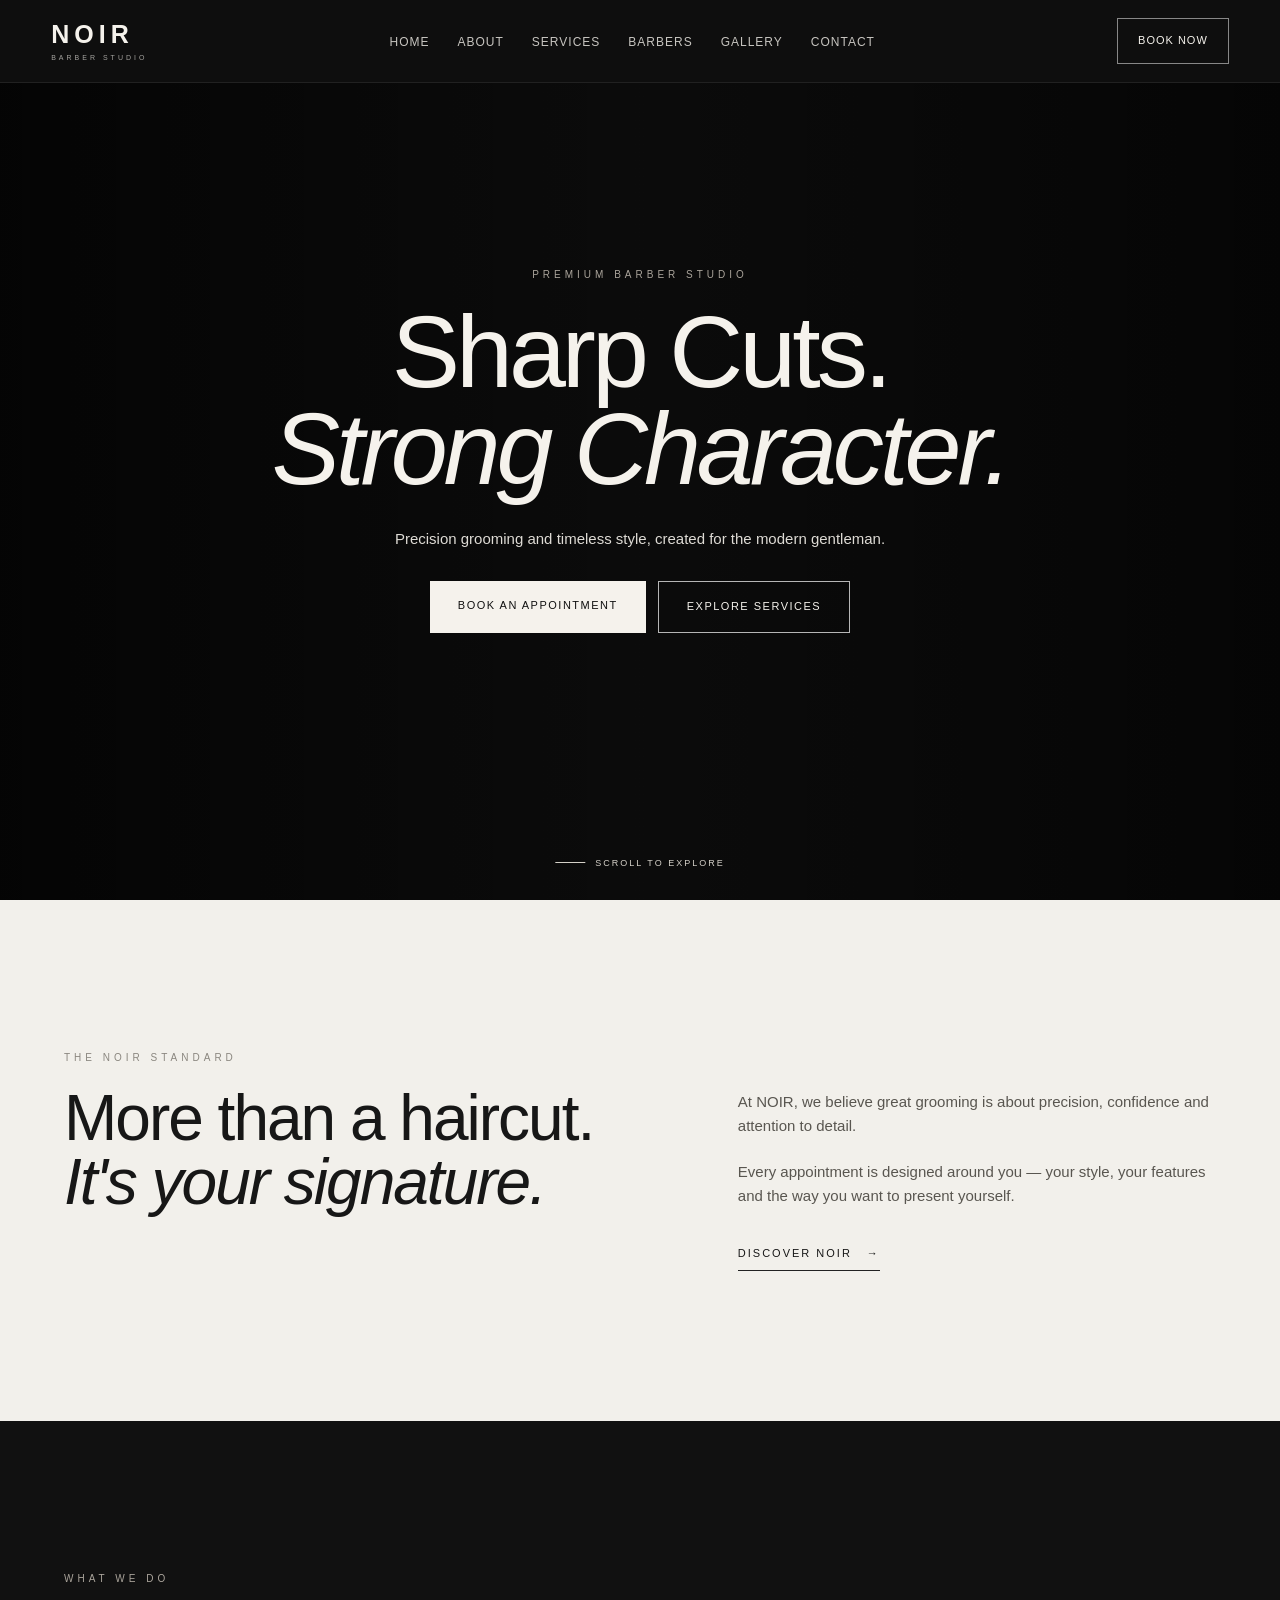
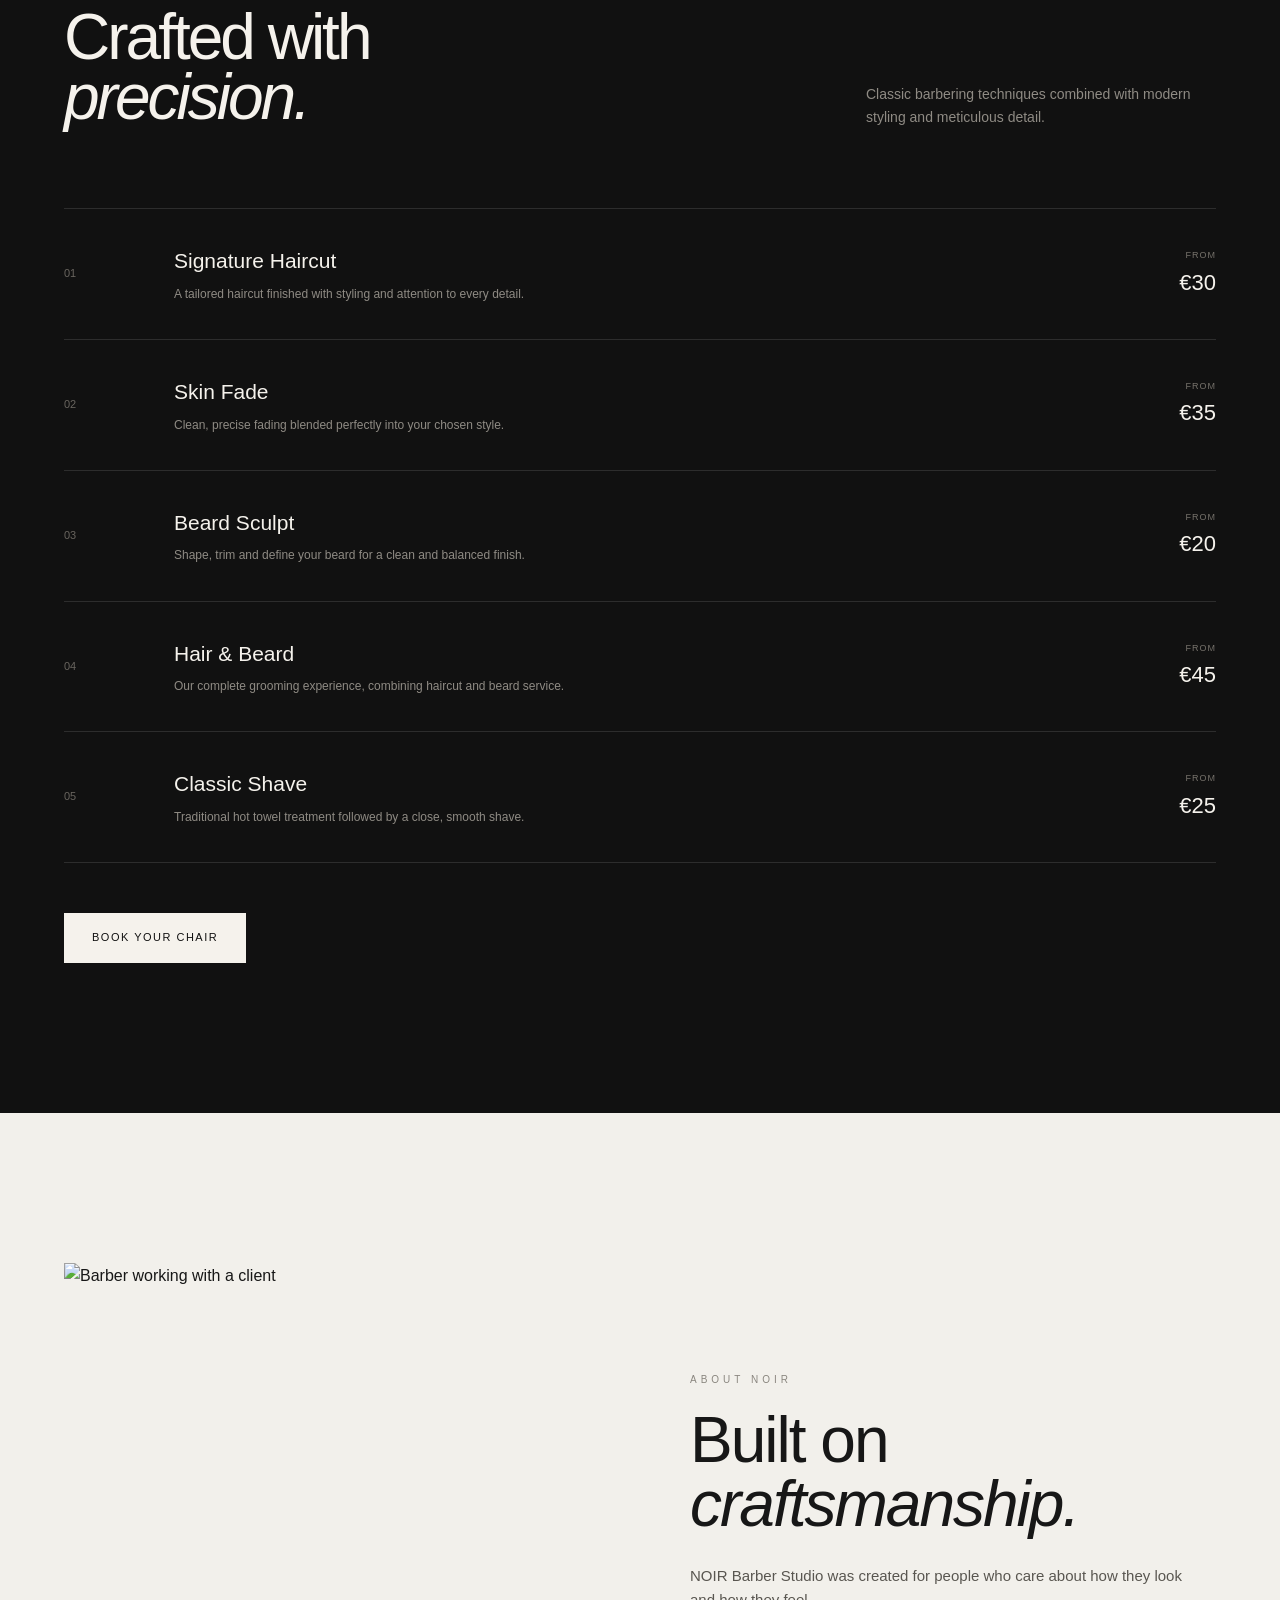
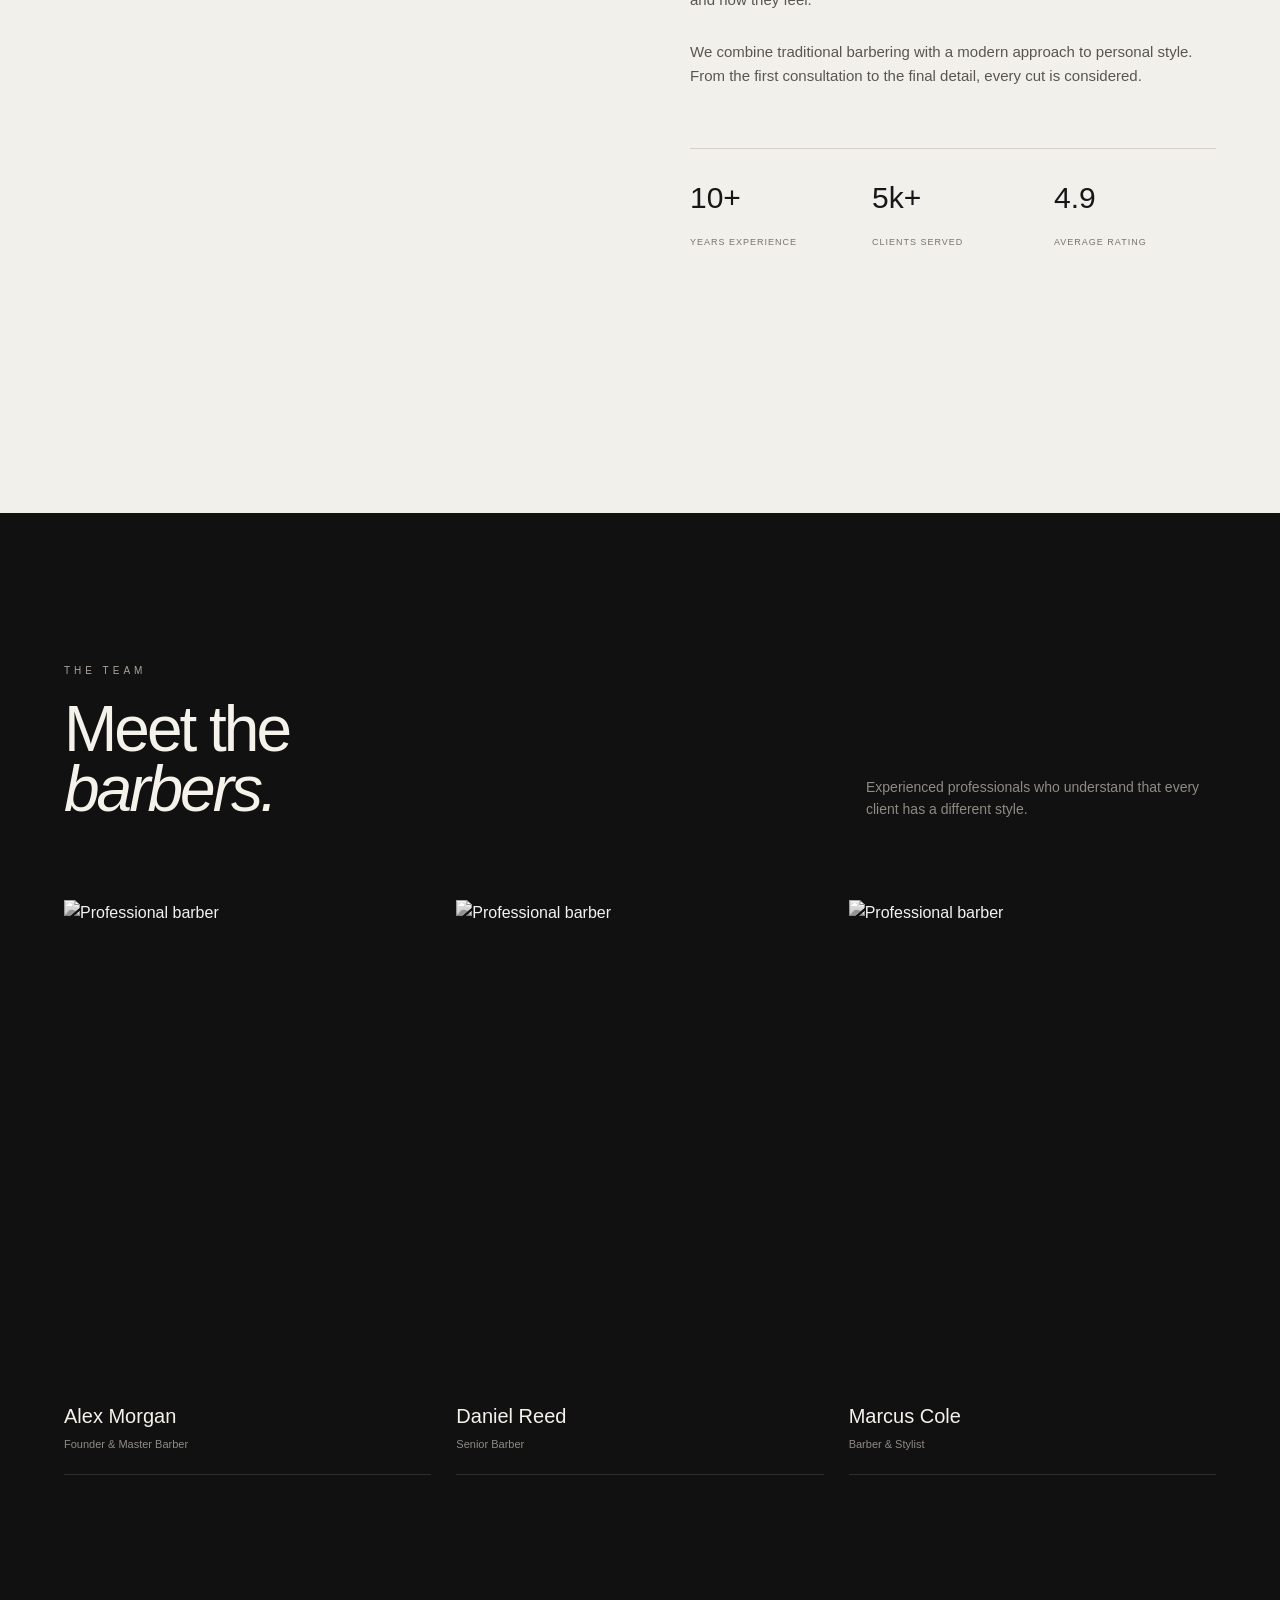
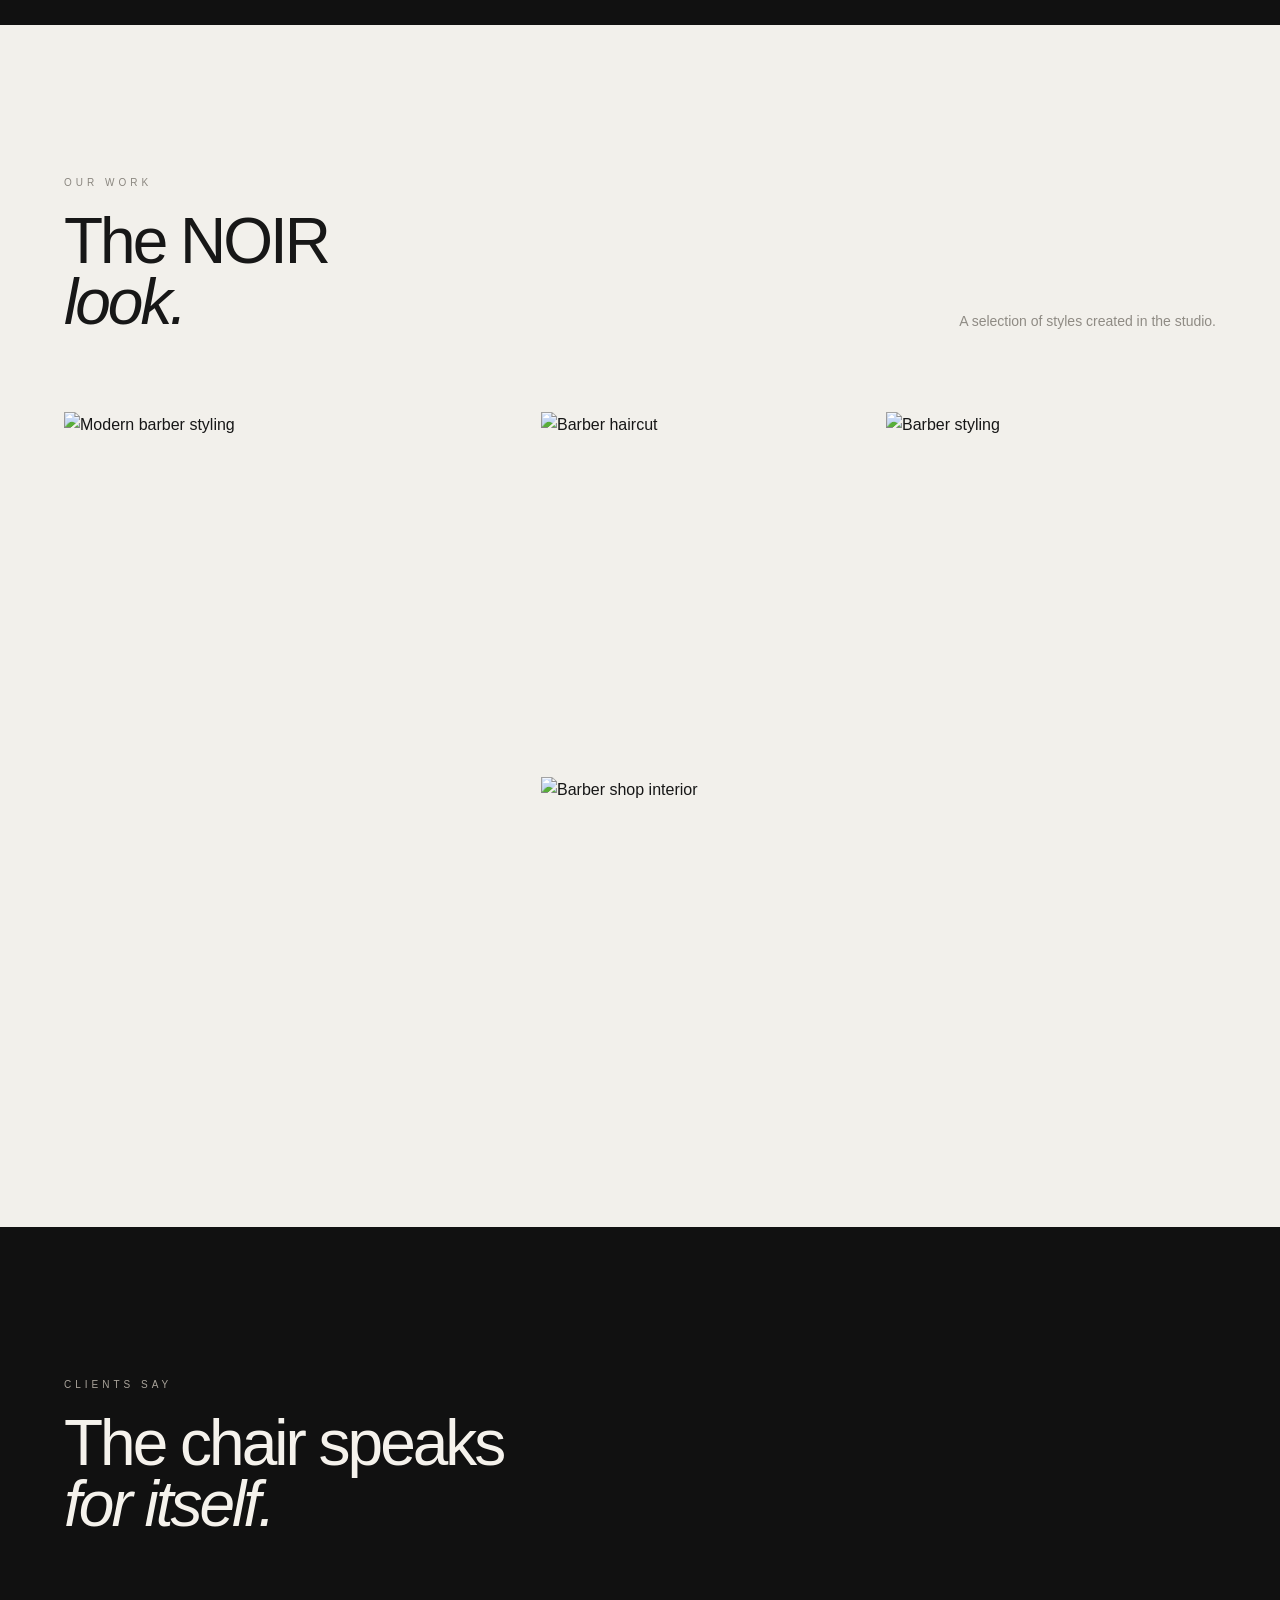
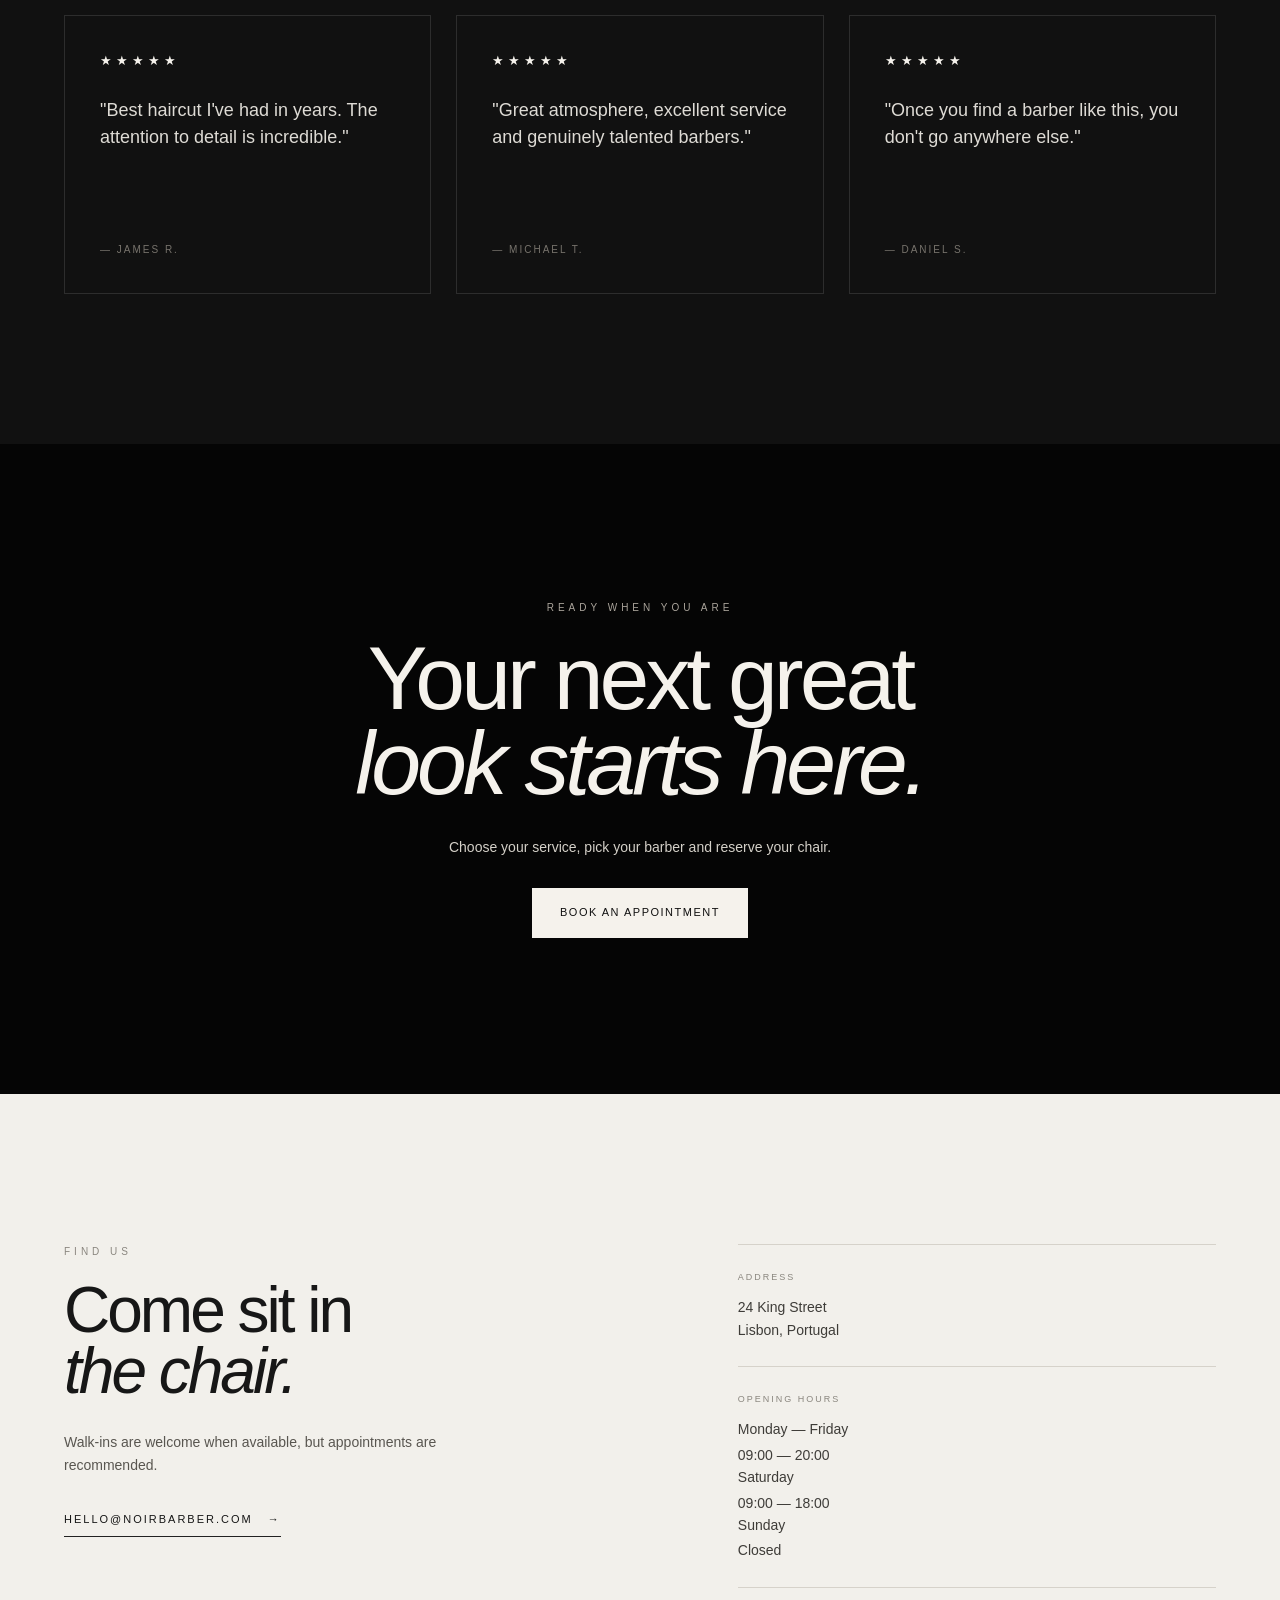
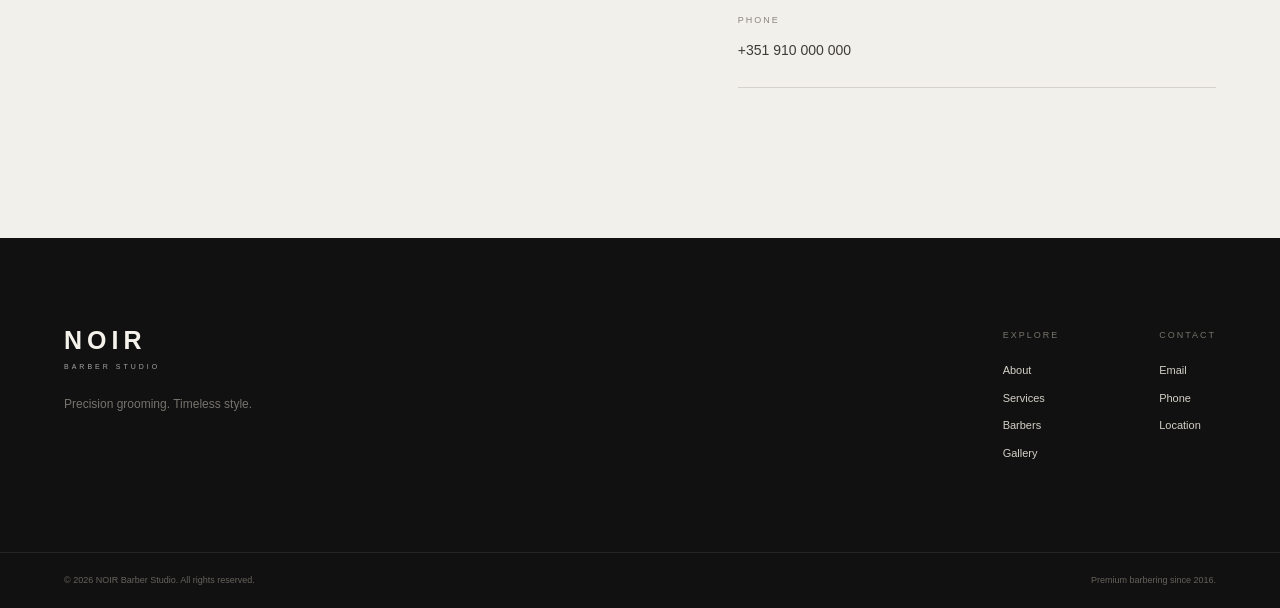
==== index.html @ 23013829 "Add files via upload" ====
<!DOCTYPE html>
<html lang="en">

<head>
    <meta charset="UTF-8">
    <meta name="viewport" content="width=device-width, initial-scale=1.0">

    <meta name="description"
        content="NOIR Barber — premium barbering for those who appreciate precision, style and timeless craftsmanship.">

    <title>NOIR Barber | Premium Barber Studio</title>

    <link rel="stylesheet" href="style.css">
</head>

<body>

    <!-- =========================
         HEADER
    ========================== -->

    <header class="header">

        <nav class="navbar">

            <a href="#home" class="logo">
                NOIR
                <span>BARBER STUDIO</span>
            </a>

            <button class="menu-toggle" id="menu-toggle" aria-label="Open navigation">
                <span></span>
                <span></span>
                <span></span>
            </button>

            <ul class="nav-links" id="nav-links">
                <li><a href="#home">Home</a></li>
                <li><a href="#about">About</a></li>
                <li><a href="#services">Services</a></li>
                <li><a href="#team">Barbers</a></li>
                <li><a href="#gallery">Gallery</a></li>
                <li><a href="#contact">Contact</a></li>
            </ul>

            <a href="#booking" class="nav-button">Book Now</a>

        </nav>

    </header>


    <main>

        <!-- =========================
             HERO
        ========================== -->

        <section class="hero" id="home">

            <div class="hero-overlay"></div>

            <div class="hero-content reveal">

                <p class="eyebrow">PREMIUM BARBER STUDIO</p>

                <h1>
                    Sharp Cuts.
                    <br>
                    <span>Strong Character.</span>
                </h1>

                <p class="hero-text">
                    Precision grooming and timeless style,
                    created for the modern gentleman.
                </p>

                <div class="hero-buttons">
                    <a href="#booking" class="button button-light">
                        Book an Appointment
                    </a>

                    <a href="#services" class="button button-outline">
                        Explore Services
                    </a>
                </div>

            </div>

            <div class="hero-scroll">
                <span></span>
                Scroll to explore
            </div>

        </section>


        <!-- =========================
             INTRO
        ========================== -->

        <section class="intro section-light">

            <div class="container intro-grid reveal">

                <div>
                    <p class="eyebrow dark-eyebrow">THE NOIR STANDARD</p>

                    <h2>
                        More than a haircut.
                        <br>
                        <span>It's your signature.</span>
                    </h2>
                </div>

                <div class="intro-text">

                    <p>
                        At NOIR, we believe great grooming is about
                        precision, confidence and attention to detail.
                    </p>

                    <p>
                        Every appointment is designed around you —
                        your style, your features and the way you want
                        to present yourself.
                    </p>

                    <a href="#about" class="text-link">
                        Discover NOIR
                        <span>→</span>
                    </a>

                </div>

            </div>

        </section>


        <!-- =========================
             SERVICES
        ========================== -->

        <section class="services section-dark" id="services">

            <div class="container">

                <div class="section-heading reveal">

                    <div>
                        <p class="eyebrow">WHAT WE DO</p>

                        <h2>
                            Crafted with
                            <br>
                            <span>precision.</span>
                        </h2>
                    </div>

                    <p class="section-description">
                        Classic barbering techniques combined
                        with modern styling and meticulous detail.
                    </p>

                </div>


                <div class="services-list">

                    <article class="service reveal">

                        <div class="service-number">01</div>

                        <div class="service-main">
                            <h3>Signature Haircut</h3>
                            <p>
                                A tailored haircut finished with styling
                                and attention to every detail.
                            </p>
                        </div>

                        <div class="service-price">
                            <span>from</span>
                            €30
                        </div>

                    </article>


                    <article class="service reveal">

                        <div class="service-number">02</div>

                        <div class="service-main">
                            <h3>Skin Fade</h3>
                            <p>
                                Clean, precise fading blended perfectly
                                into your chosen style.
                            </p>
                        </div>

                        <div class="service-price">
                            <span>from</span>
                            €35
                        </div>

                    </article>


                    <article class="service reveal">

                        <div class="service-number">03</div>

                        <div class="service-main">
                            <h3>Beard Sculpt</h3>
                            <p>
                                Shape, trim and define your beard
                                for a clean and balanced finish.
                            </p>
                        </div>

                        <div class="service-price">
                            <span>from</span>
                            €20
                        </div>

                    </article>


                    <article class="service reveal">

                        <div class="service-number">04</div>

                        <div class="service-main">
                            <h3>Hair & Beard</h3>
                            <p>
                                Our complete grooming experience,
                                combining haircut and beard service.
                            </p>
                        </div>

                        <div class="service-price">
                            <span>from</span>
                            €45
                        </div>

                    </article>


                    <article class="service reveal">

                        <div class="service-number">05</div>

                        <div class="service-main">
                            <h3>Classic Shave</h3>
                            <p>
                                Traditional hot towel treatment
                                followed by a close, smooth shave.
                            </p>
                        </div>

                        <div class="service-price">
                            <span>from</span>
                            €25
                        </div>

                    </article>

                </div>

                <div class="services-button reveal">
                    <a href="#booking" class="button button-light">
                        Book Your Chair
                    </a>
                </div>

            </div>

        </section>


        <!-- =========================
             ABOUT
        ========================== -->

        <section class="about section-light" id="about">

            <div class="container about-grid">

                <div class="about-image reveal">
                    <img
                        src="https://images.unsplash.com/photo-1503951914875-452162b0f3f1?auto=format&fit=crop&w=1200&q=85"
                        alt="Barber working with a client">
                </div>

                <div class="about-content reveal">

                    <p class="eyebrow dark-eyebrow">
                        ABOUT NOIR
                    </p>

                    <h2>
                        Built on
                        <br>
                        <span>craftsmanship.</span>
                    </h2>

                    <p>
                        NOIR Barber Studio was created for people who
                        care about how they look and how they feel.
                    </p>

                    <p>
                        We combine traditional barbering with a modern
                        approach to personal style. From the first consultation
                        to the final detail, every cut is considered.
                    </p>

                    <div class="about-stats">

                        <div>
                            <strong>10+</strong>
                            <span>Years Experience</span>
                        </div>

                        <div>
                            <strong>5k+</strong>
                            <span>Clients Served</span>
                        </div>

                        <div>
                            <strong>4.9</strong>
                            <span>Average Rating</span>
                        </div>

                    </div>

                </div>

            </div>

        </section>


        <!-- =========================
             TEAM
        ========================== -->

        <section class="team section-dark" id="team">

            <div class="container">

                <div class="section-heading reveal">

                    <div>
                        <p class="eyebrow">THE TEAM</p>

                        <h2>
                            Meet the
                            <br>
                            <span>barbers.</span>
                        </h2>
                    </div>

                    <p class="section-description">
                        Experienced professionals who understand
                        that every client has a different style.
                    </p>

                </div>


                <div class="team-grid">

                    <article class="barber-card reveal">

                        <div class="barber-image">
                            <img
                                src="https://images.unsplash.com/photo-1621605815971-fbc98d665033?auto=format&fit=crop&w=900&q=85"
                                alt="Professional barber">
                        </div>

                        <div class="barber-info">
                            <h3>Alex Morgan</h3>
                            <p>Founder & Master Barber</p>
                        </div>

                    </article>


                    <article class="barber-card reveal">

                        <div class="barber-image">
                            <img
                                src="https://images.unsplash.com/photo-1599351431202-1e0f0137899a?auto=format&fit=crop&w=900&q=85"
                                alt="Professional barber">
                        </div>

                        <div class="barber-info">
                            <h3>Daniel Reed</h3>
                            <p>Senior Barber</p>
                        </div>

                    </article>


                    <article class="barber-card reveal">

                        <div class="barber-image">
                            <img
                                src="https://images.unsplash.com/photo-1622287162716-f311baa1a2b8?auto=format&fit=crop&w=900&q=85"
                                alt="Professional barber">
                        </div>

                        <div class="barber-info">
                            <h3>Marcus Cole</h3>
                            <p>Barber & Stylist</p>
                        </div>

                    </article>

                </div>

            </div>

        </section>


        <!-- =========================
             GALLERY
        ========================== -->

        <section class="gallery section-light" id="gallery">

            <div class="container">

                <div class="section-heading light-heading reveal">

                    <div>
                        <p class="eyebrow dark-eyebrow">
                            OUR WORK
                        </p>

                        <h2>
                            The NOIR
                            <br>
                            <span>look.</span>
                        </h2>
                    </div>

                    <p class="section-description">
                        A selection of styles created in the studio.
                    </p>

                </div>


                <div class="gallery-grid">

                    <div class="gallery-item gallery-large reveal">
                        <img
                            src="https://images.unsplash.com/photo-1517832207067-4db24a2ae47c?auto=format&fit=crop&w=1200&q=85"
                            alt="Modern barber styling">
                    </div>

                    <div class="gallery-item reveal">
                        <img
                            src="https://images.unsplash.com/photo-1621605815971-fbc98d665033?auto=format&fit=crop&w=900&q=85"
                            alt="Barber haircut">
                    </div>

                    <div class="gallery-item reveal">
                        <img
                            src="https://images.unsplash.com/photo-1599351431202-1e0f0137899a?auto=format&fit=crop&w=900&q=85"
                            alt="Barber styling">
                    </div>

                    <div class="gallery-item gallery-wide reveal">
                        <img
                            src="https://images.unsplash.com/photo-1503951914875-452162b0f3f1?auto=format&fit=crop&w=1200&q=85"
                            alt="Barber shop interior">
                    </div>

                </div>

            </div>

        </section>


        <!-- =========================
             TESTIMONIALS
        ========================== -->

        <section class="testimonials section-dark">

            <div class="container">

                <div class="testimonial-heading reveal">

                    <p class="eyebrow">CLIENTS SAY</p>

                    <h2>
                        The chair speaks
                        <br>
                        <span>for itself.</span>
                    </h2>

                </div>


                <div class="testimonial-grid">

                    <article class="testimonial reveal">

                        <div class="stars">
                            ★★★★★
                        </div>

                        <blockquote>
                            "Best haircut I've had in years.
                            The attention to detail is incredible."
                        </blockquote>

                        <p class="client-name">
                            — James R.
                        </p>

                    </article>


                    <article class="testimonial reveal">

                        <div class="stars">
                            ★★★★★
                        </div>

                        <blockquote>
                            "Great atmosphere, excellent service
                            and genuinely talented barbers."
                        </blockquote>

                        <p class="client-name">
                            — Michael T.
                        </p>

                    </article>


                    <article class="testimonial reveal">

                        <div class="stars">
                            ★★★★★
                        </div>

                        <blockquote>
                            "Once you find a barber like this,
                            you don't go anywhere else."
                        </blockquote>

                        <p class="client-name">
                            — Daniel S.
                        </p>

                    </article>

                </div>

            </div>

        </section>


        <!-- =========================
             BOOKING
        ========================== -->

        <section class="booking" id="booking">

            <div class="booking-overlay"></div>

            <div class="container booking-content reveal">

                <p class="eyebrow">
                    READY WHEN YOU ARE
                </p>

                <h2>
                    Your next great
                    <br>
                    <span>look starts here.</span>
                </h2>

                <p>
                    Choose your service, pick your barber
                    and reserve your chair.
                </p>

                <a href="#contact" class="button button-light">
                    Book an Appointment
                </a>

            </div>

        </section>


        <!-- =========================
             CONTACT
        ========================== -->

        <section class="contact section-light" id="contact">

            <div class="container contact-grid">

                <div class="contact-content reveal">

                    <p class="eyebrow dark-eyebrow">
                        FIND US
                    </p>

                    <h2>
                        Come sit in
                        <br>
                        <span>the chair.</span>
                    </h2>

                    <p>
                        Walk-ins are welcome when available,
                        but appointments are recommended.
                    </p>

                    <a href="mailto:hello@noirbarber.com"
                        class="text-link dark-link">
                        hello@noirbarber.com
                        <span>→</span>
                    </a>

                </div>


                <div class="contact-details reveal">

                    <div class="contact-item">
                        <span>ADDRESS</span>
                        <p>
                            24 King Street<br>
                            Lisbon, Portugal
                        </p>
                    </div>

                    <div class="contact-item">
                        <span>OPENING HOURS</span>

                        <p>
                            Monday — Friday
                            <strong>09:00 — 20:00</strong>
                        </p>

                        <p>
                            Saturday
                            <strong>09:00 — 18:00</strong>
                        </p>

                        <p>
                            Sunday
                            <strong>Closed</strong>
                        </p>
                    </div>

                    <div class="contact-item">
                        <span>PHONE</span>
                        <p>
                            +351 910 000 000
                        </p>
                    </div>

                </div>

            </div>

        </section>

    </main>


    <!-- =========================
         FOOTER
    ========================== -->

    <footer class="footer">

        <div class="container footer-top">

            <div class="footer-brand">

                <a href="#home" class="logo">
                    NOIR
                    <span>BARBER STUDIO</span>
                </a>

                <p>
                    Precision grooming.
                    Timeless style.
                </p>

            </div>


            <div class="footer-links">

                <div>
                    <span>EXPLORE</span>

                    <a href="#about">About</a>
                    <a href="#services">Services</a>
                    <a href="#team">Barbers</a>
                    <a href="#gallery">Gallery</a>
                </div>


                <div>
                    <span>CONTACT</span>

                    <a href="mailto:hello@noirbarber.com">
                        Email
                    </a>

                    <a href="tel:+351910000000">
                        Phone
                    </a>

                    <a href="#contact">
                        Location
                    </a>
                </div>

            </div>

        </div>


        <div class="footer-bottom">

            <p>
                © <span id="year">2026</span>
                NOIR Barber Studio.
                All rights reserved.
            </p>

            <p>
                Premium barbering since 2016.
            </p>

        </div>

    </footer>


    <script src="script.js"></script>

</body>

</html>
---- style.css ----
/* =========================
   NOIR BARBER
   GLOBAL STYLES
========================= */

* {
    margin: 0;
    padding: 0;
    box-sizing: border-box;
}

html {
    scroll-behavior: smooth;
}

body {
    font-family: Arial, Helvetica, sans-serif;
    background: #111111;
    color: #f5f2ec;
    line-height: 1.6;
}

body.menu-open {
    overflow: hidden;
}

img {
    display: block;
    width: 100%;
}

a {
    color: inherit;
    text-decoration: none;
}

button {
    font: inherit;
}

.container {
    width: min(1180px, 90%);
    margin: 0 auto;
}

.section-light {
    background: #f2f0eb;
    color: #171717;
}

.section-dark {
    background: #111111;
    color: #f5f2ec;
}


/* =========================
   HEADER
========================= */

.header {
    position: fixed;
    top: 0;
    left: 0;
    width: 100%;
    z-index: 1000;
    background: rgba(15, 15, 15, 0.95);
    border-bottom: 1px solid rgba(255, 255, 255, 0.08);
    backdrop-filter: blur(10px);
}

.navbar {
    width: min(1280px, 92%);
    min-height: 82px;
    margin: 0 auto;

    display: flex;
    align-items: center;
    justify-content: space-between;
    gap: 30px;
}

.logo {
    font-size: 25px;
    font-weight: 700;
    letter-spacing: 5px;
    line-height: 1;
}

.logo span {
    display: block;
    margin-top: 7px;
    font-size: 7px;
    font-weight: 400;
    letter-spacing: 3px;
    opacity: 0.65;
}

.nav-links {
    display: flex;
    align-items: center;
    gap: 28px;
    list-style: none;
}

.nav-links a {
    position: relative;
    font-size: 12px;
    text-transform: uppercase;
    letter-spacing: 1px;
    opacity: 0.8;
    transition: opacity 0.3s ease;
}

.nav-links a::after {
    content: "";
    position: absolute;
    left: 0;
    bottom: -7px;
    width: 0;
    height: 1px;
    background: #f5f2ec;
    transition: width 0.3s ease;
}

.nav-links a:hover {
    opacity: 1;
}

.nav-links a:hover::after {
    width: 100%;
}

.nav-button {
    padding: 13px 20px;
    border: 1px solid rgba(255, 255, 255, 0.5);
    font-size: 11px;
    text-transform: uppercase;
    letter-spacing: 1px;
    transition: all 0.3s ease;
}

.nav-button:hover {
    background: #f5f2ec;
    color: #111111;
}

.menu-toggle {
    display: none;
    background: none;
    border: none;
    cursor: pointer;
}

.menu-toggle span {
    display: block;
    width: 25px;
    height: 1px;
    margin: 5px 0;
    background: #ffffff;
    transition: 0.3s ease;
}


/* =========================
   HERO
========================= */

.hero {
    min-height: 100vh;
    position: relative;

    display: flex;
    align-items: center;
    justify-content: center;

    background-image: url("https://images.unsplash.com/photo-1512690459411-b9245aed614b?auto=format&fit=crop&w=2000&q=90");
    background-size: cover;
    background-position: center;
}

.hero-overlay {
    position: absolute;
    inset: 0;
    background: linear-gradient(
        90deg,
        rgba(0, 0, 0, 0.75),
        rgba(0, 0, 0, 0.35),
        rgba(0, 0, 0, 0.7)
    );
}

.hero-content {
    position: relative;
    z-index: 2;
    width: min(850px, 90%);
    text-align: center;
}

.eyebrow {
    margin-bottom: 20px;
    font-size: 10px;
    letter-spacing: 4px;
    text-transform: uppercase;
    color: #aaa49b;
}

.hero h1 {
    font-size: clamp(55px, 8vw, 105px);
    line-height: 0.95;
    font-weight: 400;
    letter-spacing: -4px;
}

.hero h1 span {
    font-style: italic;
}

.hero-text {
    max-width: 520px;
    margin: 30px auto;
    color: #dedbd5;
    font-size: 15px;
}

.hero-buttons {
    display: flex;
    justify-content: center;
    gap: 12px;
    flex-wrap: wrap;
}

.button {
    display: inline-block;
    padding: 16px 28px;
    font-size: 11px;
    text-transform: uppercase;
    letter-spacing: 1.5px;
    transition: all 0.3s ease;
}

.button-light {
    background: #f5f2ec;
    color: #111111;
}

.button-light:hover {
    background: #c8c1b5;
    transform: translateY(-2px);
}

.button-outline {
    border: 1px solid rgba(255, 255, 255, 0.7);
}

.button-outline:hover {
    background: #f5f2ec;
    color: #111111;
}

.hero-scroll {
    position: absolute;
    z-index: 2;
    bottom: 30px;
    left: 50%;
    transform: translateX(-50%);

    display: flex;
    align-items: center;
    gap: 10px;

    font-size: 9px;
    letter-spacing: 2px;
    text-transform: uppercase;
    color: #d4d0c8;
}

.hero-scroll span {
    width: 30px;
    height: 1px;
    background: #d4d0c8;
}


/* =========================
   INTRO
========================= */

.intro {
    padding: 150px 0;
}

.intro-grid {
    display: grid;
    grid-template-columns: 1.2fr 1fr;
    gap: 100px;
    align-items: start;
}

.dark-eyebrow {
    color: #8a867f;
}

.intro h2,
.about h2,
.gallery h2 {
    font-size: clamp(42px, 5vw, 68px);
    font-weight: 400;
    line-height: 1;
    letter-spacing: -2px;
}

.intro h2 span,
.about h2 span,
.gallery h2 span {
    font-style: italic;
}

.intro-text {
    padding-top: 40px;
    max-width: 500px;
}

.intro-text p {
    margin-bottom: 22px;
    color: #595650;
    font-size: 15px;
}

.text-link {
    display: inline-flex;
    align-items: center;
    gap: 15px;
    margin-top: 15px;

    font-size: 11px;
    text-transform: uppercase;
    letter-spacing: 2px;

    border-bottom: 1px solid #222;
    padding-bottom: 7px;

    transition: gap 0.3s ease;
}

.text-link:hover {
    gap: 23px;
}


/* =========================
   SERVICES
========================= */

.services {
    padding: 150px 0;
}

.section-heading {
    display: flex;
    justify-content: space-between;
    align-items: end;
    gap: 50px;
    margin-bottom: 80px;
}

.section-heading h2 {
    font-size: clamp(45px, 5vw, 72px);
    line-height: 0.95;
    font-weight: 400;
    letter-spacing: -3px;
}

.section-heading h2 span {
    font-style: italic;
}

.section-description {
    max-width: 350px;
    color: #8f8b84;
    font-size: 14px;
}

.services-list {
    border-top: 1px solid #2d2d2d;
}

.service {
    display: grid;
    grid-template-columns: 80px 1fr 100px;
    align-items: center;
    gap: 30px;

    padding: 35px 0;
    border-bottom: 1px solid #2d2d2d;

    transition: padding 0.3s ease;
}

.service:hover {
    padding-left: 15px;
    padding-right: 15px;
}

.service-number {
    color: #69655f;
    font-size: 11px;
}

.service-main h3 {
    margin-bottom: 7px;
    font-size: 21px;
    font-weight: 400;
}

.service-main p {
    max-width: 520px;
    color: #8f8b84;
    font-size: 12px;
}

.service-price {
    text-align: right;
    font-size: 22px;
}

.service-price span {
    display: block;
    margin-bottom: 2px;
    color: #77736c;
    font-size: 9px;
    text-transform: uppercase;
    letter-spacing: 1px;
}

.services-button {
    margin-top: 50px;
}


/* =========================
   ABOUT
========================= */

.about {
    padding: 150px 0;
}

.about-grid {
    display: grid;
    grid-template-columns: 1fr 1fr;
    gap: 100px;
    align-items: center;
}

.about-image {
    height: 700px;
    overflow: hidden;
}

.about-image img {
    height: 100%;
    object-fit: cover;
    transition: transform 0.8s ease;
}

.about-image:hover img {
    transform: scale(1.04);
}

.about-content > p:not(.eyebrow) {
    max-width: 520px;
    margin-top: 28px;
    color: #595650;
    font-size: 15px;
}

.about-stats {
    display: grid;
    grid-template-columns: repeat(3, 1fr);
    gap: 20px;

    margin-top: 60px;
    padding-top: 25px;

    border-top: 1px solid #d6d2ca;
}

.about-stats strong {
    display: block;
    margin-bottom: 5px;
    font-size: 30px;
    font-weight: 400;
}

.about-stats span {
    color: #77736c;
    font-size: 9px;
    text-transform: uppercase;
    letter-spacing: 1px;
}


/* =========================
   TEAM
========================= */

.team {
    padding: 150px 0;
}

.team-grid {
    display: grid;
    grid-template-columns: repeat(3, 1fr);
    gap: 25px;
}

.barber-card {
    overflow: hidden;
}

.barber-image {
    height: 480px;
    overflow: hidden;
}

.barber-image img {
    height: 100%;
    object-fit: cover;
    filter: grayscale(100%);
    transition: transform 0.6s ease, filter 0.6s ease;
}

.barber-card:hover .barber-image img {
    transform: scale(1.04);
    filter: grayscale(0%);
}

.barber-info {
    padding: 20px 0;
    border-bottom: 1px solid #2d2d2d;
}

.barber-info h3 {
    margin-bottom: 4px;
    font-size: 20px;
    font-weight: 400;
}

.barber-info p {
    color: #8f8b84;
    font-size: 11px;
}


/* =========================
   GALLERY
========================= */

.gallery {
    padding: 150px 0;
}

.light-heading {
    align-items: end;
}

.gallery-grid {
    display: grid;
    grid-template-columns: 1.4fr 1fr 1fr;
    grid-template-rows: 350px 300px;
    gap: 15px;
}

.gallery-item {
    overflow: hidden;
}

.gallery-item img {
    height: 100%;
    object-fit: cover;
    transition: transform 0.7s ease;
}

.gallery-item:hover img {
    transform: scale(1.05);
}

.gallery-large {
    grid-row: span 2;
}

.gallery-wide {
    grid-column: span 2;
}


/* =========================
   TESTIMONIALS
========================= */

.testimonials {
    padding: 150px 0;
}

.testimonial-heading {
    margin-bottom: 80px;
}

.testimonial-heading h2 {
    font-size: clamp(45px, 5vw, 72px);
    line-height: 0.95;
    font-weight: 400;
    letter-spacing: -3px;
}

.testimonial-heading h2 span {
    font-style: italic;
}

.testimonial-grid {
    display: grid;
    grid-template-columns: repeat(3, 1fr);
    gap: 25px;
}

.testimonial {
    padding: 35px;
    border: 1px solid #2d2d2d;
}

.stars {
    margin-bottom: 25px;
    font-size: 13px;
    letter-spacing: 4px;
}

.testimonial blockquote {
    min-height: 120px;
    color: #dedbd5;
    font-size: 18px;
    line-height: 1.5;
}

.client-name {
    margin-top: 25px;
    color: #77736c;
    font-size: 10px;
    text-transform: uppercase;
    letter-spacing: 2px;
}


/* =========================
   BOOKING
========================= */

.booking {
    position: relative;
    min-height: 650px;

    display: flex;
    align-items: center;
    justify-content: center;

    background-image: url("https://images.unsplash.com/photo-1517832606299-7ae9b720a186?auto=format&fit=crop&w=2000&q=90");
    background-size: cover;
    background-position: center;
}

.booking-overlay {
    position: absolute;
    inset: 0;
    background: rgba(0, 0, 0, 0.68);
}

.booking-content {
    position: relative;
    z-index: 2;
    text-align: center;
}

.booking-content h2 {
    font-size: clamp(50px, 7vw, 90px);
    line-height: 0.95;
    font-weight: 400;
    letter-spacing: -4px;
}

.booking-content h2 span {
    font-style: italic;
}

.booking-content > p:not(.eyebrow) {
    max-width: 450px;
    margin: 30px auto;
    color: #d4d0c8;
    font-size: 14px;
}


/* =========================
   CONTACT
========================= */

.contact {
    padding: 150px 0;
}

.contact-grid {
    display: grid;
    grid-template-columns: 1.2fr 1fr;
    gap: 100px;
}

.contact-content h2 {
    font-size: clamp(48px, 5vw, 72px);
    line-height: 0.95;
    font-weight: 400;
    letter-spacing: -3px;
}

.contact-content h2 span {
    font-style: italic;
}

.contact-content > p:not(.eyebrow) {
    max-width: 450px;
    margin-top: 30px;
    color: #595650;
    font-size: 14px;
}

.dark-link {
    margin-top: 35px;
}

.contact-details {
    border-top: 1px solid #d6d2ca;
}

.contact-item {
    padding: 25px 0;
    border-bottom: 1px solid #d6d2ca;
}

.contact-item > span {
    display: block;
    margin-bottom: 12px;
    color: #8a867f;
    font-size: 9px;
    letter-spacing: 2px;
}

.contact-item p {
    color: #3e3c38;
    font-size: 14px;
}

.contact-item strong {
    display: block;
    margin-top: 3px;
    font-weight: 400;
}


/* =========================
   FOOTER
========================= */

.footer {
    background: #111111;
    color: #f5f2ec;
}

.footer-top {
    display: flex;
    justify-content: space-between;
    gap: 80px;
    padding: 90px 0;
}

.footer-brand p {
    margin-top: 25px;
    max-width: 220px;
    color: #77736c;
    font-size: 12px;
}

.footer-links {
    display: flex;
    gap: 100px;
}

.footer-links div {
    display: flex;
    flex-direction: column;
    gap: 10px;
}

.footer-links span {
    margin-bottom: 10px;
    color: #77736c;
    font-size: 9px;
    letter-spacing: 2px;
}

.footer-links a {
    color: #d4d0c8;
    font-size: 11px;
    transition: color 0.3s ease;
}

.footer-links a:hover {
    color: #ffffff;
}

.footer-bottom {
    display: flex;
    justify-content: space-between;
    gap: 20px;

    padding: 20px 5%;

    border-top: 1px solid #252525;

    color: #66625c;
    font-size: 9px;
}


/* =========================
   SCROLL REVEAL
========================= */

.reveal {
    opacity: 0;
    transform: translateY(30px);
    transition:
        opacity 0.8s ease,
        transform 0.8s ease;
}

.reveal.visible {
    opacity: 1;
    transform: translateY(0);
}


/* =========================
   RESPONSIVE
========================= */

@media (max-width: 900px) {

    .nav-links,
    .nav-button {
        display: none;
    }

    .menu-toggle {
        display: block;
    }

    .nav-links.active {
        position: absolute;
        top: 82px;
        left: 0;
        width: 100%;

        display: flex;
        flex-direction: column;
        align-items: center;

        padding: 35px 0;

        background: #111111;
        border-bottom: 1px solid #2d2d2d;
    }

    .nav-links.active a {
        font-size: 13px;
    }

    .intro-grid,
    .about-grid,
    .contact-grid {
        grid-template-columns: 1fr;
        gap: 60px;
    }

    .section-heading {
        flex-direction: column;
        align-items: start;
    }

    .team-grid,
    .testimonial-grid {
        grid-template-columns: 1fr;
    }

    .barber-image {
        height: 600px;
    }

    .gallery-grid {
        grid-template-columns: 1fr 1fr;
        grid-template-rows: 300px 300px 300px;
    }

    .gallery-large {
        grid-row: span 2;
    }

    .gallery-wide {
        grid-column: span 2;
    }

    .footer-top {
        flex-direction: column;
    }

    .footer-bottom {
        flex-direction: column;
    }
}


@media (max-width: 600px) {

    .navbar {
        min-height: 72px;
    }

    .nav-links.active {
        top: 72px;
    }

    .hero {
        min-height: 850px;
    }

    .hero h1 {
        font-size: 52px;
        letter-spacing: -2px;
    }

    .hero-text {
        font-size: 13px;
    }

    .intro,
    .services,
    .about,
    .team,
    .gallery,
    .testimonials,
    .contact {
        padding: 100px 0;
    }

    .booking {
        min-height: 550px;
    }

    .booking-content h2 {
        font-size: 52px;
        letter-spacing: -2px;
    }

    .service {
        grid-template-columns: 35px 1fr;
        gap: 15px;
    }

    .service-price {
        grid-column: 2;
        text-align: left;
    }

    .about-image {
        height: 500px;
    }

    .about-stats {
        grid-template-columns: 1fr;
        gap: 25px;
    }

    .barber-image {
        height: 500px;
    }

    .gallery-grid {
        display: grid;
        grid-template-columns: 1fr;
        grid-template-rows: repeat(4, 350px);
    }

    .gallery-large,
    .gallery-wide {
        grid-column: auto;
        grid-row: auto;
    }

    .testimonial {
        padding: 25px;
    }

    .testimonial blockquote {
        min-height: auto;
    }

    .footer-links {
        gap: 50px;
    }

    .footer-bottom {
        padding: 20px 5%;
    }

    .hero-buttons {
        flex-direction: column;
        align-items: center;
    }

    .button {
        width: 100%;
        max-width: 280px;
        text-align: center;
    }
}
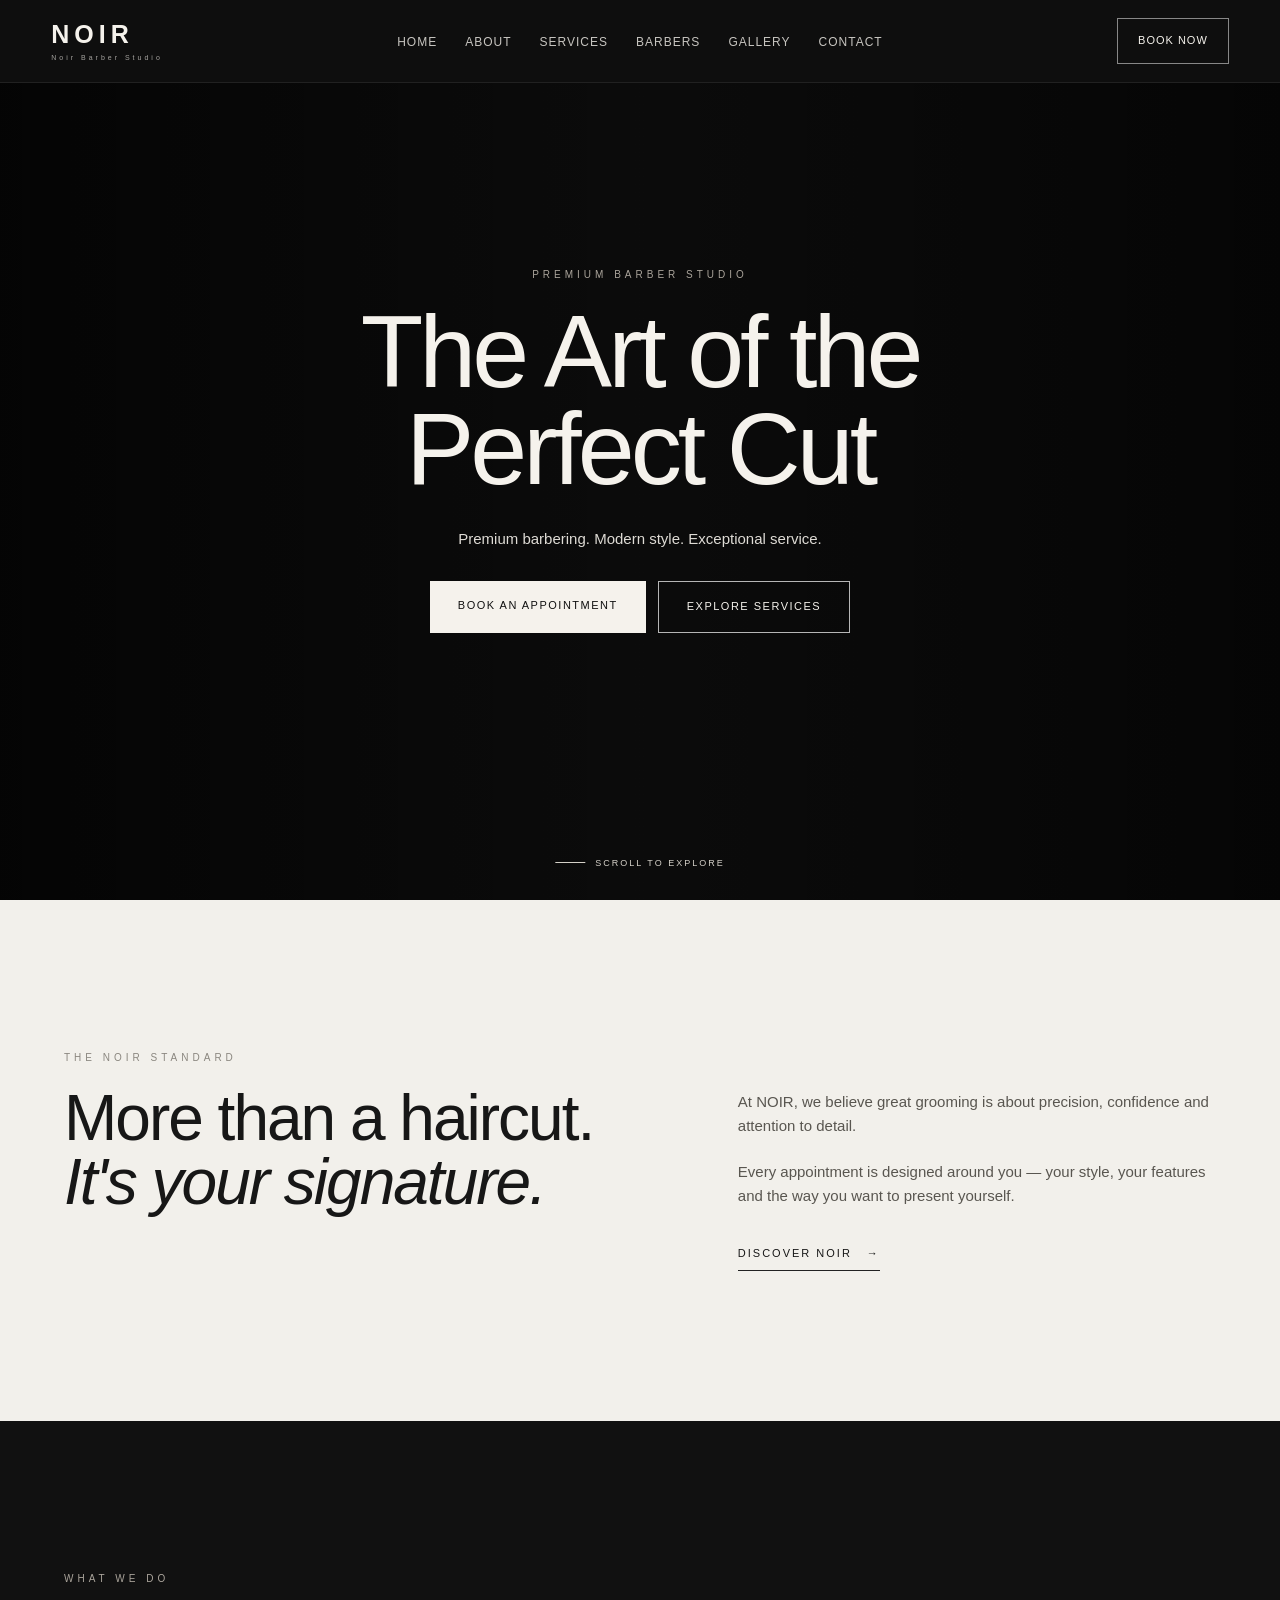
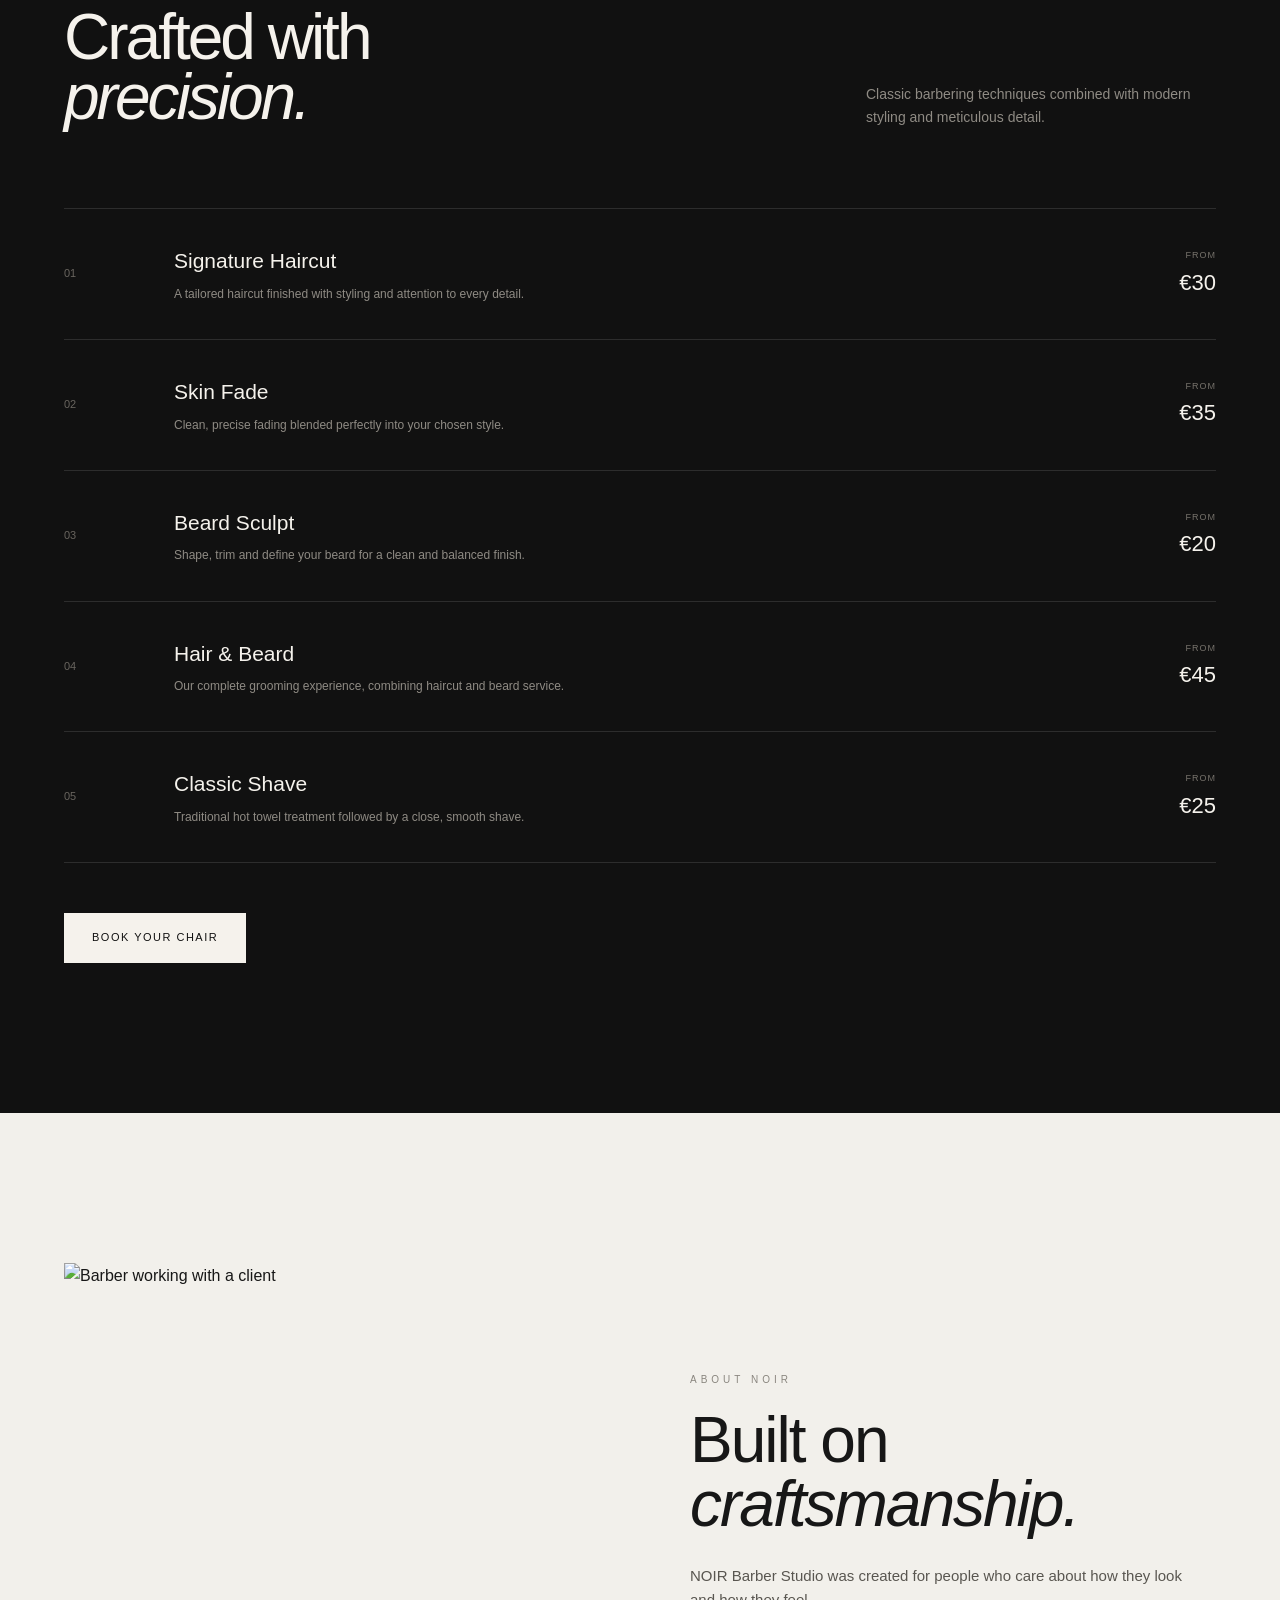
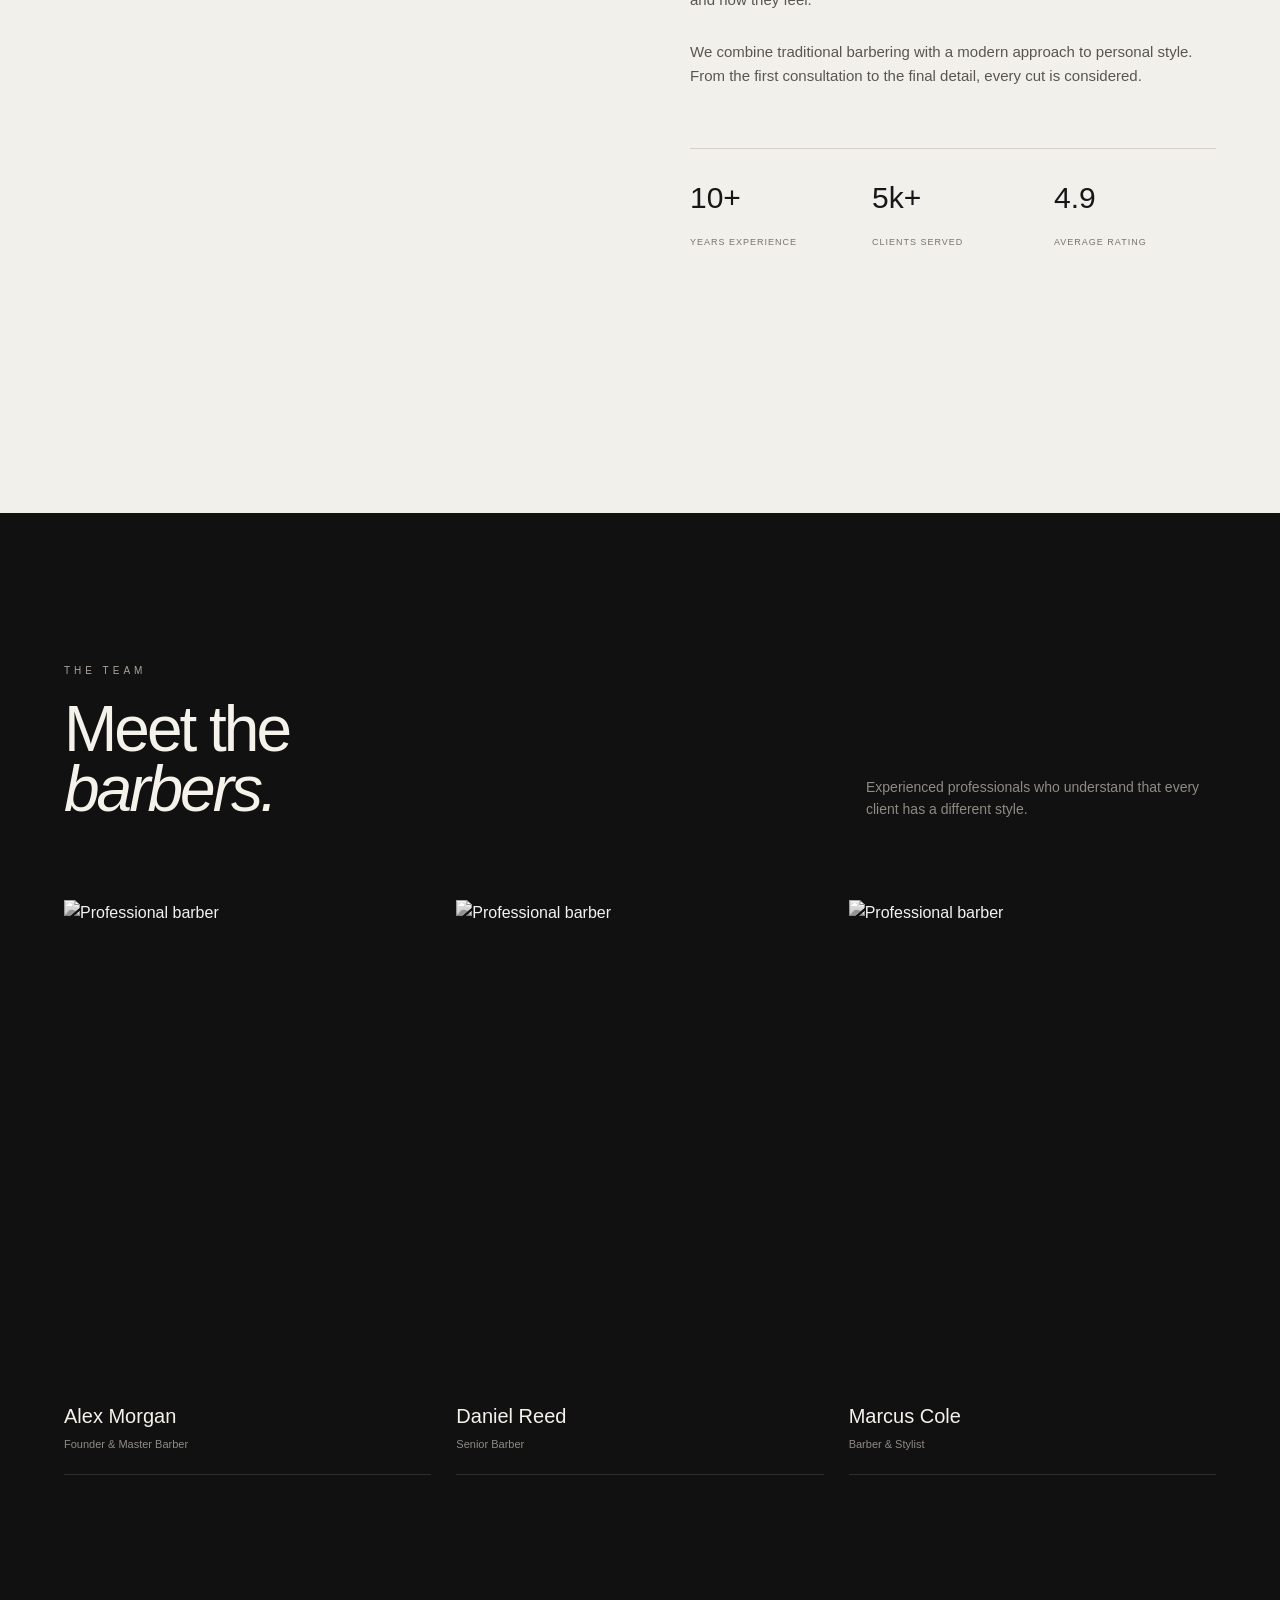
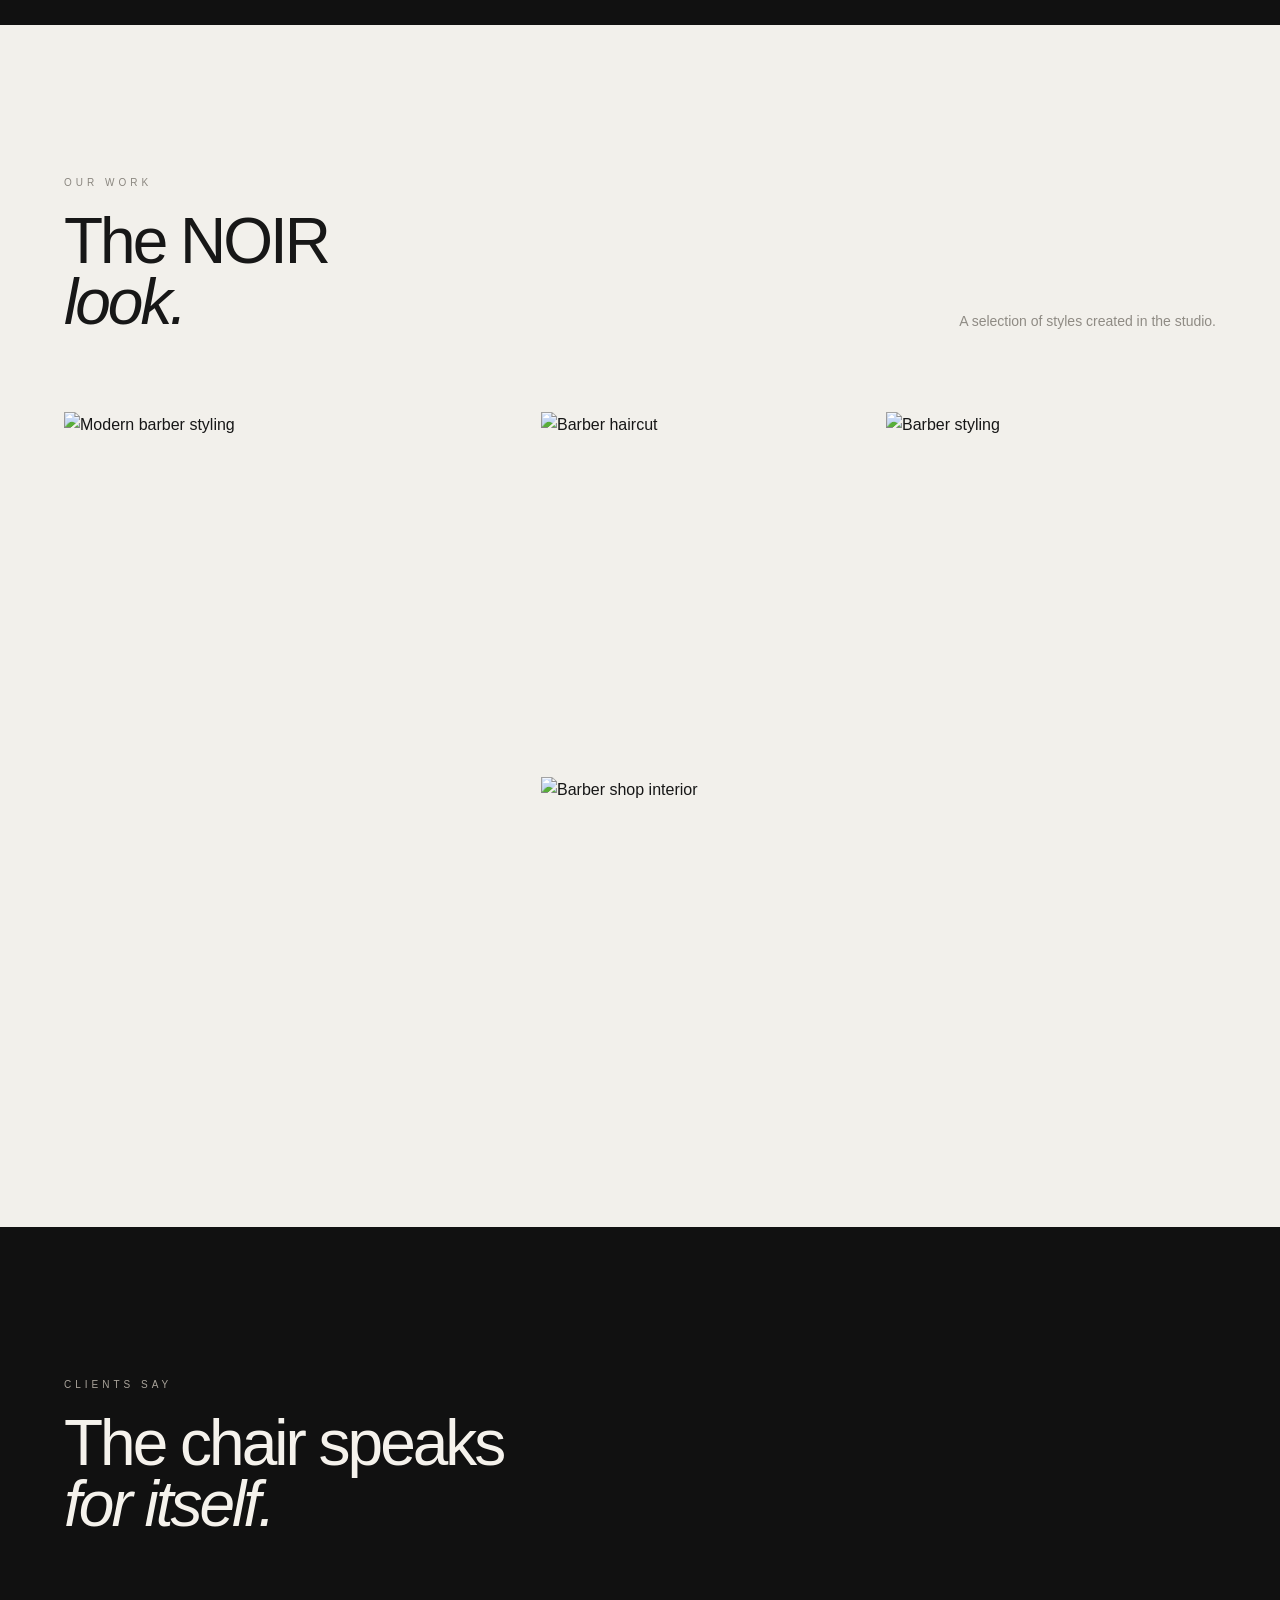
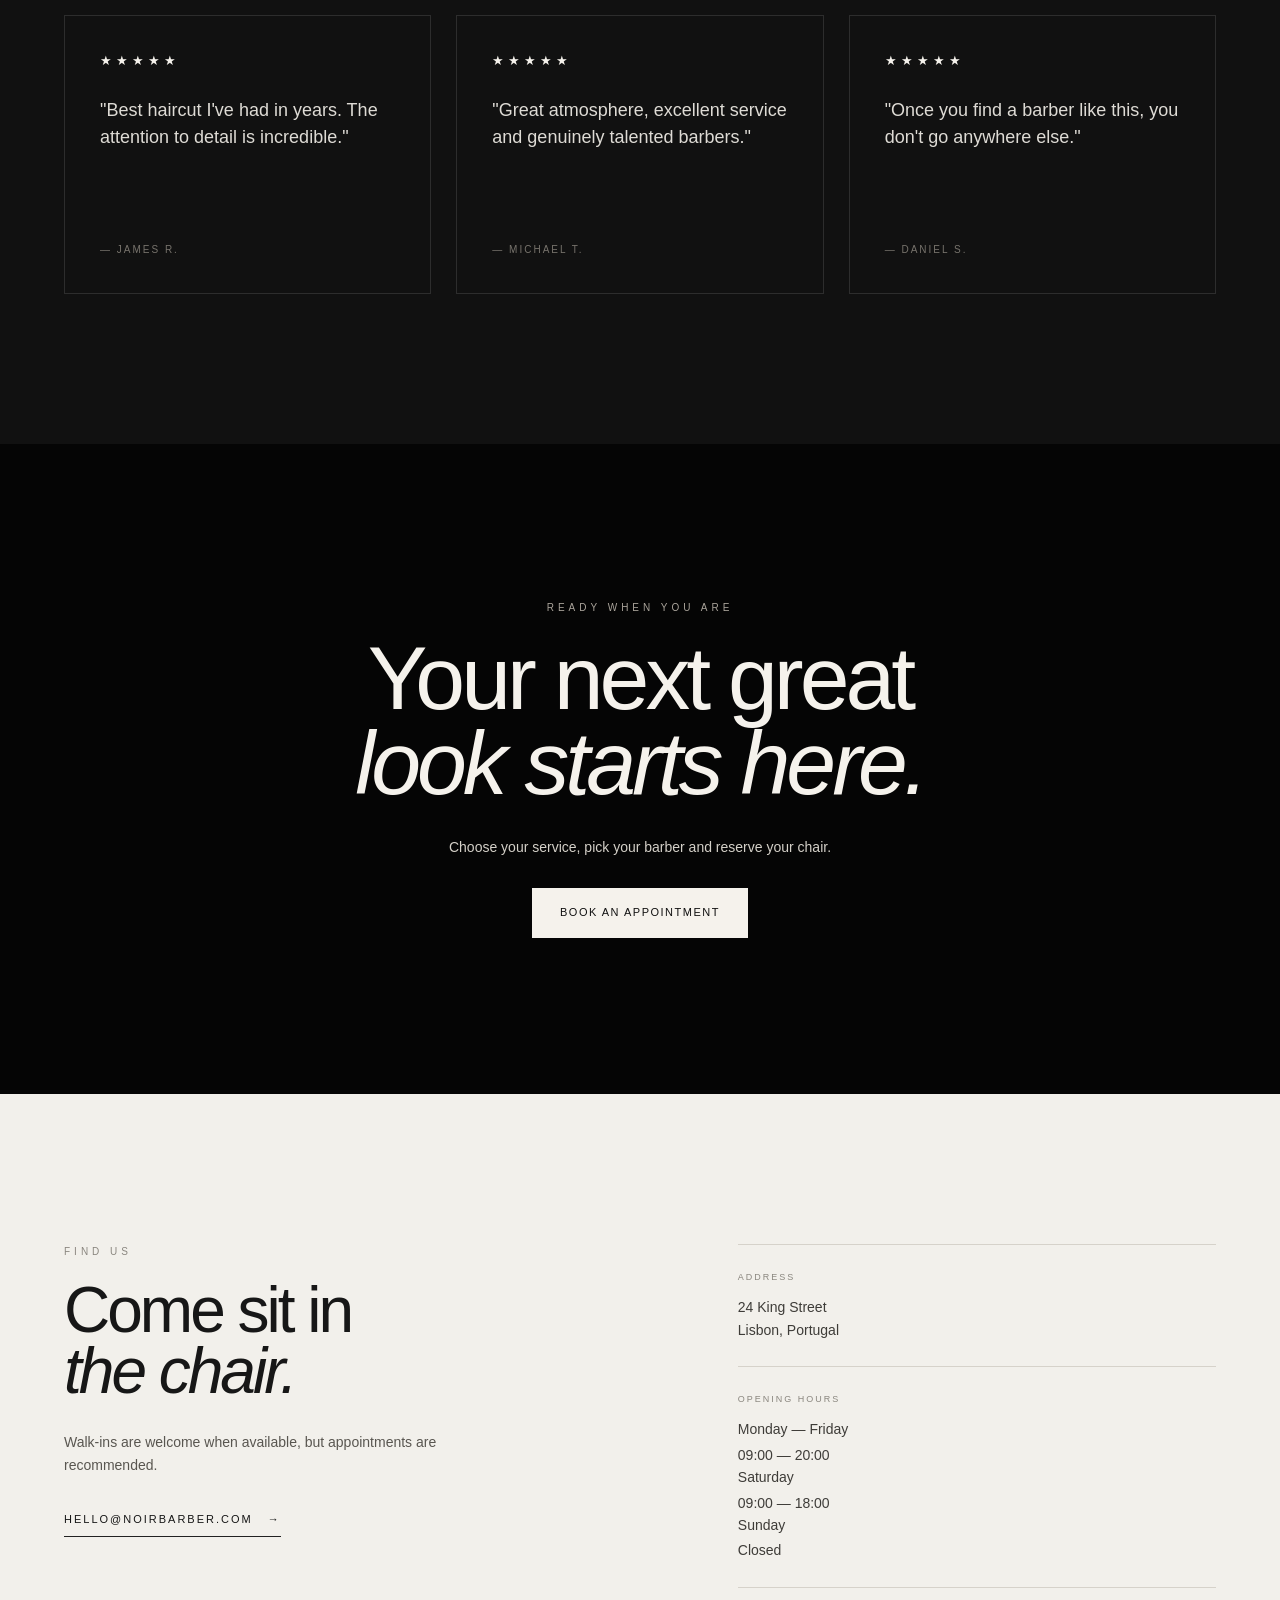
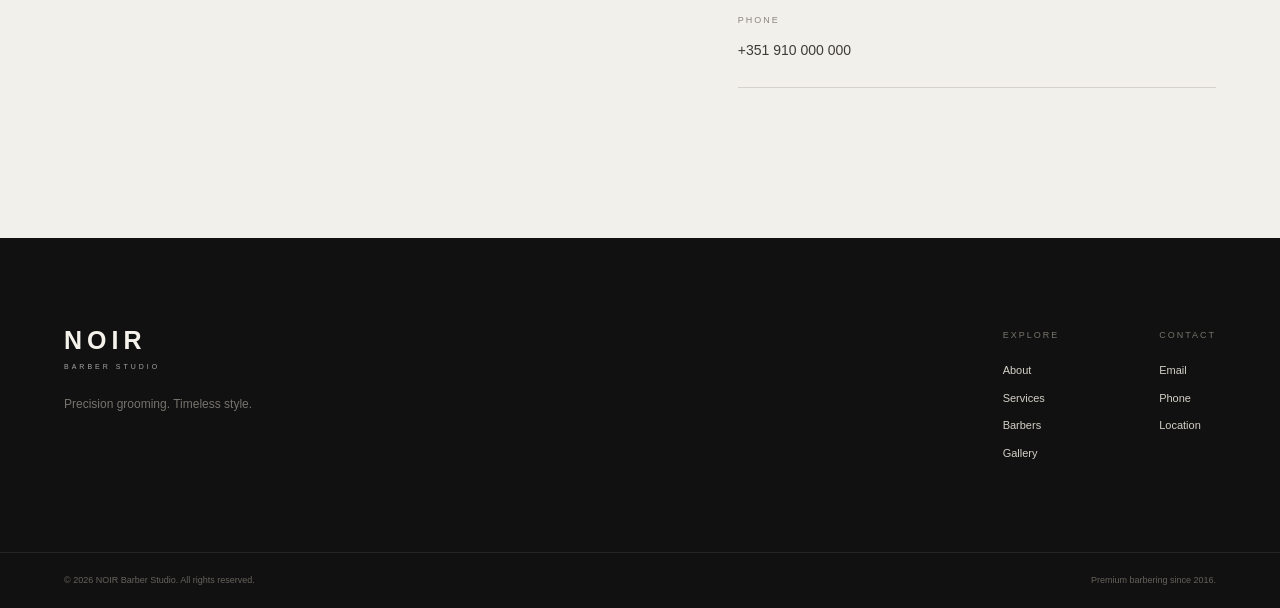
==== commit c6a64270: "Update index.html" ====
--- a/index.html
+++ b/index.html
@@ -1,39 +1,28 @@
 <!DOCTYPE html>
 <html lang="en">
-
 <head>
     <meta charset="UTF-8">
     <meta name="viewport" content="width=device-width, initial-scale=1.0">
-
     <meta name="description"
         content="NOIR Barber — premium barbering for those who appreciate precision, style and timeless craftsmanship.">
-
     <title>NOIR Barber | Premium Barber Studio</title>
-
     <link rel="stylesheet" href="style.css">
 </head>
-
 <body>
-
     <!-- =========================
          HEADER
     ========================== -->
-
     <header class="header">
-
         <nav class="navbar">
-
             <a href="#home" class="logo">
                 NOIR
-                <span>BARBER STUDIO</span>
+                <span id="cms-business-name">BARBER STUDIO</span>
             </a>
-
             <button class="menu-toggle" id="menu-toggle" aria-label="Open navigation">
                 <span></span>
                 <span></span>
                 <span></span>
             </button>
-
             <ul class="nav-links" id="nav-links">
                 <li><a href="#home">Home</a></li>
                 <li><a href="#about">About</a></li>
@@ -42,136 +31,92 @@
                 <li><a href="#gallery">Gallery</a></li>
                 <li><a href="#contact">Contact</a></li>
             </ul>
-
             <a href="#booking" class="nav-button">Book Now</a>
-
         </nav>
-
     </header>
-
-
     <main>
-
         <!-- =========================
              HERO
         ========================== -->
-
         <section class="hero" id="home">
-
             <div class="hero-overlay"></div>
-
             <div class="hero-content reveal">
-
                 <p class="eyebrow">PREMIUM BARBER STUDIO</p>
-
-                <h1>
+                <h1 id="cms-hero-title">
                     Sharp Cuts.
                     <br>
                     <span>Strong Character.</span>
                 </h1>
-
-                <p class="hero-text">
+                <p class="hero-text" id="cms-hero-text">
                     Precision grooming and timeless style,
                     created for the modern gentleman.
                 </p>
-
                 <div class="hero-buttons">
                     <a href="#booking" class="button button-light">
                         Book an Appointment
                     </a>
-
                     <a href="#services" class="button button-outline">
                         Explore Services
                     </a>
                 </div>
-
-            </div>
-
+            </div>
             <div class="hero-scroll">
                 <span></span>
                 Scroll to explore
             </div>
-
-        </section>
-
-
+        </section>
         <!-- =========================
              INTRO
         ========================== -->
-
         <section class="intro section-light">
-
             <div class="container intro-grid reveal">
-
                 <div>
                     <p class="eyebrow dark-eyebrow">THE NOIR STANDARD</p>
-
                     <h2>
                         More than a haircut.
                         <br>
                         <span>It's your signature.</span>
                     </h2>
                 </div>
-
                 <div class="intro-text">
-
                     <p>
                         At NOIR, we believe great grooming is about
                         precision, confidence and attention to detail.
                     </p>
-
                     <p>
                         Every appointment is designed around you —
                         your style, your features and the way you want
                         to present yourself.
                     </p>
-
                     <a href="#about" class="text-link">
                         Discover NOIR
                         <span>→</span>
                     </a>
-
-                </div>
-
-            </div>
-
-        </section>
-
-
+                </div>
+            </div>
+        </section>
         <!-- =========================
              SERVICES
         ========================== -->
-
         <section class="services section-dark" id="services">
-
             <div class="container">
-
                 <div class="section-heading reveal">
-
                     <div>
                         <p class="eyebrow">WHAT WE DO</p>
-
                         <h2>
                             Crafted with
                             <br>
                             <span>precision.</span>
                         </h2>
                     </div>
-
                     <p class="section-description">
                         Classic barbering techniques combined
                         with modern styling and meticulous detail.
                     </p>
-
-                </div>
-
-
+                </div>
                 <div class="services-list">
-
                     <article class="service reveal">
-
                         <div class="service-number">01</div>
-
                         <div class="service-main">
                             <h3>Signature Haircut</h3>
                             <p>
@@ -179,19 +124,13 @@
                                 and attention to every detail.
                             </p>
                         </div>
-
                         <div class="service-price">
                             <span>from</span>
                             €30
                         </div>
-
-                    </article>
-
-
+                    </article>
                     <article class="service reveal">
-
                         <div class="service-number">02</div>
-
                         <div class="service-main">
                             <h3>Skin Fade</h3>
                             <p>
@@ -199,19 +138,13 @@
                                 into your chosen style.
                             </p>
                         </div>
-
                         <div class="service-price">
                             <span>from</span>
                             €35
                         </div>
-
-                    </article>
-
-
+                    </article>
                     <article class="service reveal">
-
                         <div class="service-number">03</div>
-
                         <div class="service-main">
                             <h3>Beard Sculpt</h3>
                             <p>
@@ -219,19 +152,13 @@
                                 for a clean and balanced finish.
                             </p>
                         </div>
-
                         <div class="service-price">
                             <span>from</span>
                             €20
                         </div>
-
-                    </article>
-
-
+                    </article>
                     <article class="service reveal">
-
                         <div class="service-number">04</div>
-
                         <div class="service-main">
                             <h3>Hair & Beard</h3>
                             <p>
@@ -239,19 +166,13 @@
                                 combining haircut and beard service.
                             </p>
                         </div>
-
                         <div class="service-price">
                             <span>from</span>
                             €45
                         </div>
-
-                    </article>
-
-
+                    </article>
                     <article class="service reveal">
-
                         <div class="service-number">05</div>
-
                         <div class="service-main">
                             <h3>Classic Shave</h3>
                             <p>
@@ -259,389 +180,265 @@
                                 followed by a close, smooth shave.
                             </p>
                         </div>
-
                         <div class="service-price">
                             <span>from</span>
                             €25
                         </div>
-
-                    </article>
-
-                </div>
-
+                    </article>
+                </div>
                 <div class="services-button reveal">
                     <a href="#booking" class="button button-light">
                         Book Your Chair
                     </a>
                 </div>
-
-            </div>
-
-        </section>
-
-
+            </div>
+        </section>
         <!-- =========================
              ABOUT
         ========================== -->
-
         <section class="about section-light" id="about">
-
             <div class="container about-grid">
-
                 <div class="about-image reveal">
                     <img
                         src="https://images.unsplash.com/photo-1503951914875-452162b0f3f1?auto=format&fit=crop&w=1200&q=85"
                         alt="Barber working with a client">
                 </div>
-
                 <div class="about-content reveal">
-
                     <p class="eyebrow dark-eyebrow">
                         ABOUT NOIR
                     </p>
-
                     <h2>
                         Built on
                         <br>
                         <span>craftsmanship.</span>
                     </h2>
-
                     <p>
                         NOIR Barber Studio was created for people who
                         care about how they look and how they feel.
                     </p>
-
                     <p>
                         We combine traditional barbering with a modern
                         approach to personal style. From the first consultation
                         to the final detail, every cut is considered.
                     </p>
-
                     <div class="about-stats">
-
                         <div>
                             <strong>10+</strong>
                             <span>Years Experience</span>
                         </div>
-
                         <div>
                             <strong>5k+</strong>
                             <span>Clients Served</span>
                         </div>
-
                         <div>
                             <strong>4.9</strong>
                             <span>Average Rating</span>
                         </div>
-
-                    </div>
-
-                </div>
-
-            </div>
-
-        </section>
-
-
+                    </div>
+                </div>
+            </div>
+        </section>
         <!-- =========================
              TEAM
         ========================== -->
-
         <section class="team section-dark" id="team">
-
             <div class="container">
-
                 <div class="section-heading reveal">
-
                     <div>
                         <p class="eyebrow">THE TEAM</p>
-
                         <h2>
                             Meet the
                             <br>
                             <span>barbers.</span>
                         </h2>
                     </div>
-
                     <p class="section-description">
                         Experienced professionals who understand
                         that every client has a different style.
                     </p>
-
-                </div>
-
-
+                </div>
                 <div class="team-grid">
-
                     <article class="barber-card reveal">
-
                         <div class="barber-image">
                             <img
                                 src="https://images.unsplash.com/photo-1621605815971-fbc98d665033?auto=format&fit=crop&w=900&q=85"
                                 alt="Professional barber">
                         </div>
-
                         <div class="barber-info">
                             <h3>Alex Morgan</h3>
                             <p>Founder & Master Barber</p>
                         </div>
-
-                    </article>
-
-
+                    </article>
                     <article class="barber-card reveal">
-
                         <div class="barber-image">
                             <img
                                 src="https://images.unsplash.com/photo-1599351431202-1e0f0137899a?auto=format&fit=crop&w=900&q=85"
                                 alt="Professional barber">
                         </div>
-
                         <div class="barber-info">
                             <h3>Daniel Reed</h3>
                             <p>Senior Barber</p>
                         </div>
-
-                    </article>
-
-
+                    </article>
                     <article class="barber-card reveal">
-
                         <div class="barber-image">
                             <img
                                 src="https://images.unsplash.com/photo-1622287162716-f311baa1a2b8?auto=format&fit=crop&w=900&q=85"
                                 alt="Professional barber">
                         </div>
-
                         <div class="barber-info">
                             <h3>Marcus Cole</h3>
                             <p>Barber & Stylist</p>
                         </div>
-
-                    </article>
-
-                </div>
-
-            </div>
-
-        </section>
-
-
+                    </article>
+                </div>
+            </div>
+        </section>
         <!-- =========================
              GALLERY
         ========================== -->
-
         <section class="gallery section-light" id="gallery">
-
             <div class="container">
-
                 <div class="section-heading light-heading reveal">
-
                     <div>
                         <p class="eyebrow dark-eyebrow">
                             OUR WORK
                         </p>
-
                         <h2>
                             The NOIR
                             <br>
                             <span>look.</span>
                         </h2>
                     </div>
-
                     <p class="section-description">
                         A selection of styles created in the studio.
                     </p>
-
-                </div>
-
-
+                </div>
                 <div class="gallery-grid">
-
                     <div class="gallery-item gallery-large reveal">
                         <img
                             src="https://images.unsplash.com/photo-1517832207067-4db24a2ae47c?auto=format&fit=crop&w=1200&q=85"
                             alt="Modern barber styling">
                     </div>
-
                     <div class="gallery-item reveal">
                         <img
                             src="https://images.unsplash.com/photo-1621605815971-fbc98d665033?auto=format&fit=crop&w=900&q=85"
                             alt="Barber haircut">
                     </div>
-
                     <div class="gallery-item reveal">
                         <img
                             src="https://images.unsplash.com/photo-1599351431202-1e0f0137899a?auto=format&fit=crop&w=900&q=85"
                             alt="Barber styling">
                     </div>
-
                     <div class="gallery-item gallery-wide reveal">
                         <img
                             src="https://images.unsplash.com/photo-1503951914875-452162b0f3f1?auto=format&fit=crop&w=1200&q=85"
                             alt="Barber shop interior">
                     </div>
-
-                </div>
-
-            </div>
-
-        </section>
-
-
+                </div>
+            </div>
+        </section>
         <!-- =========================
              TESTIMONIALS
         ========================== -->
-
         <section class="testimonials section-dark">
-
             <div class="container">
-
                 <div class="testimonial-heading reveal">
-
                     <p class="eyebrow">CLIENTS SAY</p>
-
                     <h2>
                         The chair speaks
                         <br>
                         <span>for itself.</span>
                     </h2>
-
-                </div>
-
-
+                </div>
                 <div class="testimonial-grid">
-
                     <article class="testimonial reveal">
-
                         <div class="stars">
                             ★★★★★
                         </div>
-
                         <blockquote>
                             "Best haircut I've had in years.
                             The attention to detail is incredible."
                         </blockquote>
-
                         <p class="client-name">
                             — James R.
                         </p>
-
-                    </article>
-
-
+                    </article>
                     <article class="testimonial reveal">
-
                         <div class="stars">
                             ★★★★★
                         </div>
-
                         <blockquote>
                             "Great atmosphere, excellent service
                             and genuinely talented barbers."
                         </blockquote>
-
                         <p class="client-name">
                             — Michael T.
                         </p>
-
-                    </article>
-
-
+                    </article>
                     <article class="testimonial reveal">
-
                         <div class="stars">
                             ★★★★★
                         </div>
-
                         <blockquote>
                             "Once you find a barber like this,
                             you don't go anywhere else."
                         </blockquote>
-
                         <p class="client-name">
                             — Daniel S.
                         </p>
-
-                    </article>
-
-                </div>
-
-            </div>
-
-        </section>
-
-
+                    </article>
+                </div>
+            </div>
+        </section>
         <!-- =========================
              BOOKING
         ========================== -->
-
         <section class="booking" id="booking">
-
             <div class="booking-overlay"></div>
-
             <div class="container booking-content reveal">
-
                 <p class="eyebrow">
                     READY WHEN YOU ARE
                 </p>
-
                 <h2>
                     Your next great
                     <br>
                     <span>look starts here.</span>
                 </h2>
-
                 <p>
                     Choose your service, pick your barber
                     and reserve your chair.
                 </p>
-
                 <a href="#contact" class="button button-light">
                     Book an Appointment
                 </a>
-
-            </div>
-
-        </section>
-
-
+            </div>
+        </section>
         <!-- =========================
              CONTACT
         ========================== -->
-
         <section class="contact section-light" id="contact">
-
             <div class="container contact-grid">
-
                 <div class="contact-content reveal">
-
                     <p class="eyebrow dark-eyebrow">
                         FIND US
                     </p>
-
                     <h2>
                         Come sit in
                         <br>
                         <span>the chair.</span>
                     </h2>
-
                     <p>
                         Walk-ins are welcome when available,
                         but appointments are recommended.
                     </p>
-
                     <a href="mailto:hello@noirbarber.com"
                         class="text-link dark-link">
                         hello@noirbarber.com
                         <span>→</span>
                     </a>
-
-                </div>
-
-
+                </div>
                 <div class="contact-details reveal">
-
                     <div class="contact-item">
                         <span>ADDRESS</span>
                         <p>
@@ -649,117 +446,134 @@
                             Lisbon, Portugal
                         </p>
                     </div>
-
                     <div class="contact-item">
                         <span>OPENING HOURS</span>
-
                         <p>
                             Monday — Friday
                             <strong>09:00 — 20:00</strong>
                         </p>
-
                         <p>
                             Saturday
                             <strong>09:00 — 18:00</strong>
                         </p>
-
                         <p>
                             Sunday
                             <strong>Closed</strong>
                         </p>
                     </div>
-
                     <div class="contact-item">
                         <span>PHONE</span>
                         <p>
                             +351 910 000 000
                         </p>
                     </div>
-
-                </div>
-
-            </div>
-
-        </section>
-
+                </div>
+            </div>
+        </section>
     </main>
-
-
     <!-- =========================
          FOOTER
     ========================== -->
-
     <footer class="footer">
-
         <div class="container footer-top">
-
             <div class="footer-brand">
-
                 <a href="#home" class="logo">
                     NOIR
                     <span>BARBER STUDIO</span>
                 </a>
-
                 <p>
                     Precision grooming.
                     Timeless style.
                 </p>
-
-            </div>
-
-
+            </div>
             <div class="footer-links">
-
                 <div>
                     <span>EXPLORE</span>
-
                     <a href="#about">About</a>
                     <a href="#services">Services</a>
                     <a href="#team">Barbers</a>
                     <a href="#gallery">Gallery</a>
                 </div>
-
-
                 <div>
                     <span>CONTACT</span>
-
                     <a href="mailto:hello@noirbarber.com">
                         Email
                     </a>
-
                     <a href="tel:+351910000000">
                         Phone
                     </a>
-
                     <a href="#contact">
                         Location
                     </a>
                 </div>
-
-            </div>
-
+            </div>
         </div>
-
-
         <div class="footer-bottom">
-
             <p>
                 © <span id="year">2026</span>
                 NOIR Barber Studio.
                 All rights reserved.
             </p>
-
             <p>
                 Premium barbering since 2016.
             </p>
-
         </div>
-
     </footer>
-
-
     <script src="script.js"></script>
 
+    <script>
+        // =========================
+        // CMS CONTENT LOADER
+        // =========================
+        async function loadCMSContent() {
+            try {
+                const response = await fetch("content/site.yml?v=" + Date.now());
+
+                if (!response.ok) {
+                    throw new Error("Could not load CMS content.");
+                }
+
+                const yaml = await response.text();
+
+                function getValue(key) {
+                    const line = yaml.split("\n").find(line =>
+                        line.trim().startsWith(key + ":")
+                    );
+
+                    if (!line) return null;
+
+                    return line
+                        .substring(line.indexOf(":") + 1)
+                        .trim()
+                        .replace(/^["']|["']$/g, "");
+                }
+
+                const businessName = getValue("business_name");
+                const heroTitle = getValue("hero_title");
+                const heroText = getValue("hero_text");
+
+                if (businessName) {
+                    const element = document.getElementById("cms-business-name");
+                    if (element) element.textContent = businessName;
+                }
+
+                if (heroTitle) {
+                    const element = document.getElementById("cms-hero-title");
+                    if (element) element.textContent = heroTitle;
+                }
+
+                if (heroText) {
+                    const element = document.getElementById("cms-hero-text");
+                    if (element) element.textContent = heroText;
+                }
+
+            } catch (error) {
+                console.error("CMS content could not be loaded:", error);
+            }
+        }
+
+        loadCMSContent();
+    </script>
+
 </body>
-
-</html>+</html>
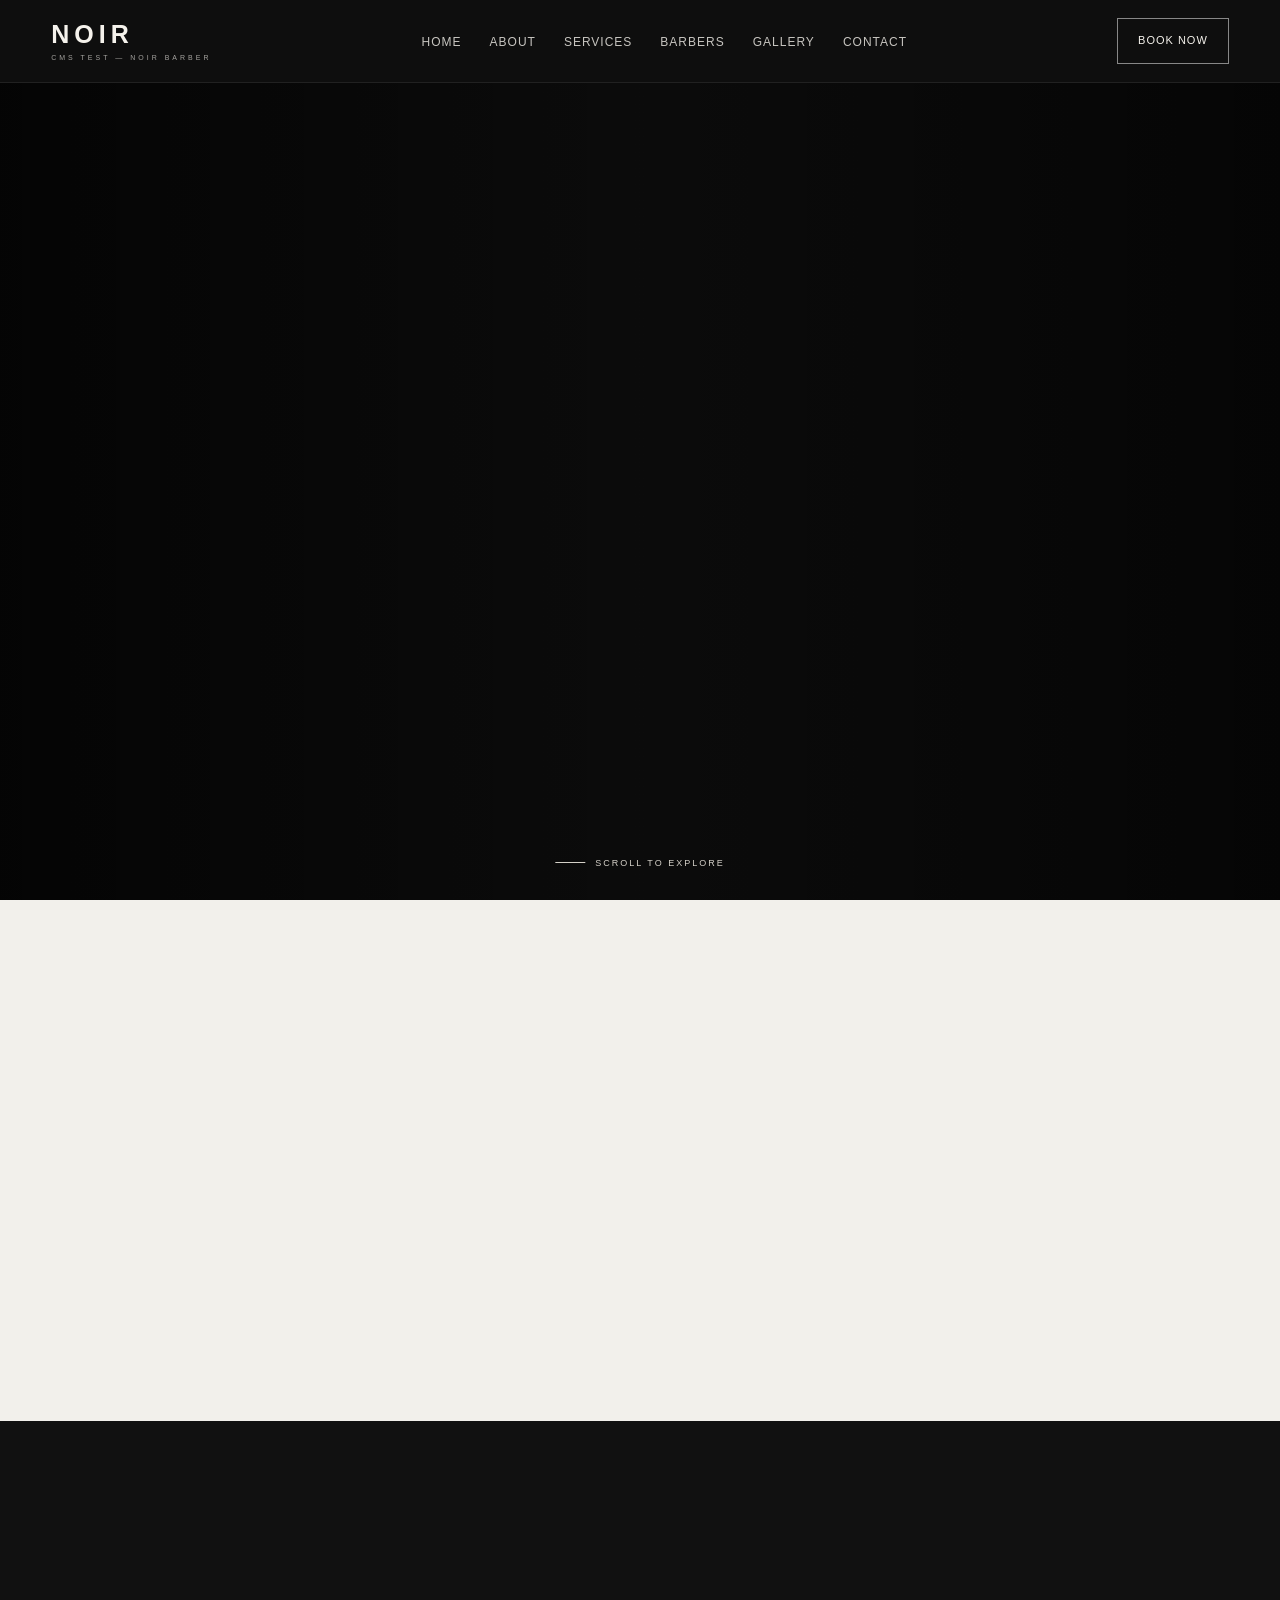
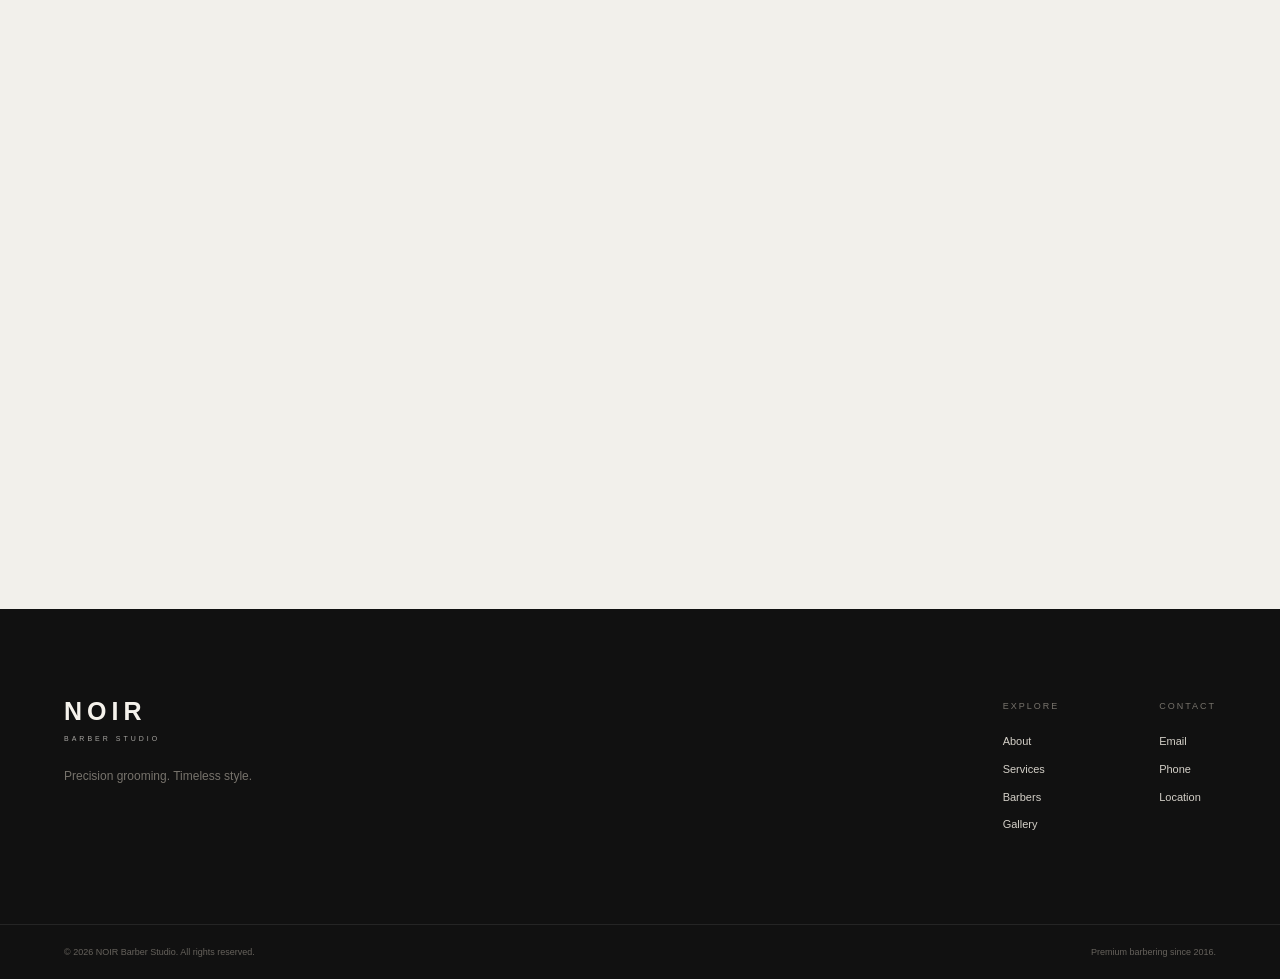
==== commit 0bb84000: "Update print statement from 'Hello' to 'Goodbye'" ====
--- a/index.html
+++ b/index.html
@@ -1,579 +1,1386 @@
 <!DOCTYPE html>
 <html lang="en">
+
 <head>
     <meta charset="UTF-8">
-    <meta name="viewport" content="width=device-width, initial-scale=1.0">
+
+    <meta name="viewport"
+        content="width=device-width, initial-scale=1.0">
+
     <meta name="description"
         content="NOIR Barber — premium barbering for those who appreciate precision, style and timeless craftsmanship.">
+
     <title>NOIR Barber | Premium Barber Studio</title>
+
     <link rel="stylesheet" href="style.css">
 </head>
+
+
 <body>
+
+
     <!-- =========================
          HEADER
     ========================== -->
+
     <header class="header">
+
         <nav class="navbar">
+
             <a href="#home" class="logo">
+
                 NOIR
-                <span id="cms-business-name">BARBER STUDIO</span>
+
+                <span id="cms-business-name">
+                    BARBER STUDIO
+                </span>
+
             </a>
-            <button class="menu-toggle" id="menu-toggle" aria-label="Open navigation">
+
+
+            <button
+                class="menu-toggle"
+                id="menu-toggle"
+                aria-label="Open navigation">
+
                 <span></span>
                 <span></span>
                 <span></span>
+
             </button>
+
+
             <ul class="nav-links" id="nav-links">
-                <li><a href="#home">Home</a></li>
-                <li><a href="#about">About</a></li>
-                <li><a href="#services">Services</a></li>
-                <li><a href="#team">Barbers</a></li>
-                <li><a href="#gallery">Gallery</a></li>
-                <li><a href="#contact">Contact</a></li>
+
+                <li>
+                    <a href="#home">Home</a>
+                </li>
+
+                <li>
+                    <a href="#about">About</a>
+                </li>
+
+                <li>
+                    <a href="#services">Services</a>
+                </li>
+
+                <li>
+                    <a href="#team">Barbers</a>
+                </li>
+
+                <li>
+                    <a href="#gallery">Gallery</a>
+                </li>
+
+                <li>
+                    <a href="#contact">Contact</a>
+                </li>
+
             </ul>
-            <a href="#booking" class="nav-button">Book Now</a>
+
+
+            <a href="#booking" class="nav-button">
+                Book Now
+            </a>
+
         </nav>
+
     </header>
+
+
+
     <main>
+
+
         <!-- =========================
              HERO
         ========================== -->
+
         <section class="hero" id="home">
+
             <div class="hero-overlay"></div>
+
+
             <div class="hero-content reveal">
-                <p class="eyebrow">PREMIUM BARBER STUDIO</p>
+
+                <p class="eyebrow">
+                    PREMIUM BARBER STUDIO
+                </p>
+
+
                 <h1 id="cms-hero-title">
+
                     Sharp Cuts.
                     <br>
                     <span>Strong Character.</span>
+
                 </h1>
+
+
                 <p class="hero-text" id="cms-hero-text">
+
                     Precision grooming and timeless style,
                     created for the modern gentleman.
+
                 </p>
+
+
                 <div class="hero-buttons">
-                    <a href="#booking" class="button button-light">
+
+                    <a
+                        href="#booking"
+                        class="button button-light">
+
                         Book an Appointment
+
                     </a>
-                    <a href="#services" class="button button-outline">
+
+
+                    <a
+                        href="#services"
+                        class="button button-outline">
+
                         Explore Services
+
                     </a>
-                </div>
+
+                </div>
+
             </div>
+
+
             <div class="hero-scroll">
+
                 <span></span>
+
                 Scroll to explore
+
             </div>
+
         </section>
+
+
+
         <!-- =========================
              INTRO
         ========================== -->
+
         <section class="intro section-light">
+
             <div class="container intro-grid reveal">
+
+
                 <div>
-                    <p class="eyebrow dark-eyebrow">THE NOIR STANDARD</p>
+
+                    <p class="eyebrow dark-eyebrow">
+                        THE NOIR STANDARD
+                    </p>
+
+
                     <h2>
+
                         More than a haircut.
                         <br>
-                        <span>It's your signature.</span>
+
+                        <span>
+                            It's your signature.
+                        </span>
+
                     </h2>
-                </div>
+
+                </div>
+
+
                 <div class="intro-text">
+
                     <p>
                         At NOIR, we believe great grooming is about
                         precision, confidence and attention to detail.
                     </p>
+
                     <p>
                         Every appointment is designed around you —
                         your style, your features and the way you want
                         to present yourself.
                     </p>
-                    <a href="#about" class="text-link">
+
+
+                    <a
+                        href="#about"
+                        class="text-link">
+
                         Discover NOIR
+
                         <span>→</span>
+
                     </a>
-                </div>
+
+                </div>
+
             </div>
+
         </section>
+
+
+
         <!-- =========================
              SERVICES
         ========================== -->
-        <section class="services section-dark" id="services">
+
+        <section
+            class="services section-dark"
+            id="services">
+
+
             <div class="container">
+
+
                 <div class="section-heading reveal">
+
                     <div>
-                        <p class="eyebrow">WHAT WE DO</p>
+
+                        <p class="eyebrow">
+                            WHAT WE DO
+                        </p>
+
+
                         <h2>
+
                             Crafted with
                             <br>
-                            <span>precision.</span>
+
+                            <span>
+                                precision.
+                            </span>
+
                         </h2>
+
                     </div>
+
+
                     <p class="section-description">
+
                         Classic barbering techniques combined
                         with modern styling and meticulous detail.
+
                     </p>
-                </div>
-                <div class="services-list">
-                    <article class="service reveal">
-                        <div class="service-number">01</div>
-                        <div class="service-main">
-                            <h3>Signature Haircut</h3>
-                            <p>
-                                A tailored haircut finished with styling
-                                and attention to every detail.
-                            </p>
-                        </div>
-                        <div class="service-price">
-                            <span>from</span>
-                            €30
-                        </div>
-                    </article>
-                    <article class="service reveal">
-                        <div class="service-number">02</div>
-                        <div class="service-main">
-                            <h3>Skin Fade</h3>
-                            <p>
-                                Clean, precise fading blended perfectly
-                                into your chosen style.
-                            </p>
-                        </div>
-                        <div class="service-price">
-                            <span>from</span>
-                            €35
-                        </div>
-                    </article>
-                    <article class="service reveal">
-                        <div class="service-number">03</div>
-                        <div class="service-main">
-                            <h3>Beard Sculpt</h3>
-                            <p>
-                                Shape, trim and define your beard
-                                for a clean and balanced finish.
-                            </p>
-                        </div>
-                        <div class="service-price">
-                            <span>from</span>
-                            €20
-                        </div>
-                    </article>
-                    <article class="service reveal">
-                        <div class="service-number">04</div>
-                        <div class="service-main">
-                            <h3>Hair & Beard</h3>
-                            <p>
-                                Our complete grooming experience,
-                                combining haircut and beard service.
-                            </p>
-                        </div>
-                        <div class="service-price">
-                            <span>from</span>
-                            €45
-                        </div>
-                    </article>
-                    <article class="service reveal">
-                        <div class="service-number">05</div>
-                        <div class="service-main">
-                            <h3>Classic Shave</h3>
-                            <p>
-                                Traditional hot towel treatment
-                                followed by a close, smooth shave.
-                            </p>
-                        </div>
-                        <div class="service-price">
-                            <span>from</span>
-                            €25
-                        </div>
-                    </article>
-                </div>
+
+                </div>
+
+
+
+                <!-- CMS SERVICES -->
+
+                <div
+                    class="services-list"
+                    id="cms-services">
+
+                    <!-- Services will be loaded from the CMS -->
+
+                </div>
+
+
+
                 <div class="services-button reveal">
-                    <a href="#booking" class="button button-light">
+
+                    <a
+                        href="#booking"
+                        class="button button-light">
+
                         Book Your Chair
+
                     </a>
-                </div>
+
+                </div>
+
+
             </div>
+
         </section>
+
+
+
         <!-- =========================
              ABOUT
         ========================== -->
-        <section class="about section-light" id="about">
+
+        <section
+            class="about section-light"
+            id="about">
+
+
             <div class="container about-grid">
+
+
                 <div class="about-image reveal">
+
                     <img
                         src="https://images.unsplash.com/photo-1503951914875-452162b0f3f1?auto=format&fit=crop&w=1200&q=85"
                         alt="Barber working with a client">
-                </div>
+
+                </div>
+
+
+
                 <div class="about-content reveal">
+
+
                     <p class="eyebrow dark-eyebrow">
                         ABOUT NOIR
                     </p>
+
+
                     <h2>
+
                         Built on
                         <br>
-                        <span>craftsmanship.</span>
+
+                        <span>
+                            craftsmanship.
+                        </span>
+
                     </h2>
+
+
                     <p>
+
                         NOIR Barber Studio was created for people who
                         care about how they look and how they feel.
+
                     </p>
+
+
                     <p>
+
                         We combine traditional barbering with a modern
                         approach to personal style. From the first consultation
                         to the final detail, every cut is considered.
+
                     </p>
+
+
                     <div class="about-stats">
+
+
                         <div>
-                            <strong>10+</strong>
-                            <span>Years Experience</span>
+
+                            <strong>
+                                10+
+                            </strong>
+
+                            <span>
+                                Years Experience
+                            </span>
+
                         </div>
+
+
                         <div>
-                            <strong>5k+</strong>
-                            <span>Clients Served</span>
+
+                            <strong>
+                                5k+
+                            </strong>
+
+                            <span>
+                                Clients Served
+                            </span>
+
                         </div>
+
+
                         <div>
-                            <strong>4.9</strong>
-                            <span>Average Rating</span>
+
+                            <strong>
+                                4.9
+                            </strong>
+
+                            <span>
+                                Average Rating
+                            </span>
+
                         </div>
+
+
                     </div>
-                </div>
+
+                </div>
+
             </div>
+
         </section>
+
+
+
         <!-- =========================
              TEAM
         ========================== -->
-        <section class="team section-dark" id="team">
+
+        <section
+            class="team section-dark"
+            id="team">
+
+
             <div class="container">
+
+
                 <div class="section-heading reveal">
+
+
                     <div>
-                        <p class="eyebrow">THE TEAM</p>
+
+                        <p class="eyebrow">
+                            THE TEAM
+                        </p>
+
+
                         <h2>
+
                             Meet the
                             <br>
-                            <span>barbers.</span>
+
+                            <span>
+                                barbers.
+                            </span>
+
                         </h2>
+
                     </div>
+
+
                     <p class="section-description">
+
                         Experienced professionals who understand
                         that every client has a different style.
+
                     </p>
-                </div>
-                <div class="team-grid">
-                    <article class="barber-card reveal">
-                        <div class="barber-image">
-                            <img
-                                src="https://images.unsplash.com/photo-1621605815971-fbc98d665033?auto=format&fit=crop&w=900&q=85"
-                                alt="Professional barber">
-                        </div>
-                        <div class="barber-info">
-                            <h3>Alex Morgan</h3>
-                            <p>Founder & Master Barber</p>
-                        </div>
-                    </article>
-                    <article class="barber-card reveal">
-                        <div class="barber-image">
-                            <img
-                                src="https://images.unsplash.com/photo-1599351431202-1e0f0137899a?auto=format&fit=crop&w=900&q=85"
-                                alt="Professional barber">
-                        </div>
-                        <div class="barber-info">
-                            <h3>Daniel Reed</h3>
-                            <p>Senior Barber</p>
-                        </div>
-                    </article>
-                    <article class="barber-card reveal">
-                        <div class="barber-image">
-                            <img
-                                src="https://images.unsplash.com/photo-1622287162716-f311baa1a2b8?auto=format&fit=crop&w=900&q=85"
-                                alt="Professional barber">
-                        </div>
-                        <div class="barber-info">
-                            <h3>Marcus Cole</h3>
-                            <p>Barber & Stylist</p>
-                        </div>
-                    </article>
-                </div>
+
+                </div>
+
+
+
+                <!-- CMS TEAM -->
+
+                <div
+                    class="team-grid"
+                    id="cms-team">
+
+                    <!-- Team members will be loaded from the CMS -->
+
+                </div>
+
+
             </div>
+
         </section>
+
+
+
         <!-- =========================
              GALLERY
         ========================== -->
-        <section class="gallery section-light" id="gallery">
+
+        <section
+            class="gallery section-light"
+            id="gallery">
+
+
             <div class="container">
-                <div class="section-heading light-heading reveal">
+
+
+                <div
+                    class="section-heading light-heading reveal">
+
+
                     <div>
+
                         <p class="eyebrow dark-eyebrow">
+
                             OUR WORK
+
                         </p>
+
+
                         <h2>
+
                             The NOIR
                             <br>
-                            <span>look.</span>
+
+                            <span>
+                                look.
+                            </span>
+
                         </h2>
+
                     </div>
+
+
                     <p class="section-description">
+
                         A selection of styles created in the studio.
+
                     </p>
-                </div>
-                <div class="gallery-grid">
-                    <div class="gallery-item gallery-large reveal">
-                        <img
-                            src="https://images.unsplash.com/photo-1517832207067-4db24a2ae47c?auto=format&fit=crop&w=1200&q=85"
-                            alt="Modern barber styling">
-                    </div>
-                    <div class="gallery-item reveal">
-                        <img
-                            src="https://images.unsplash.com/photo-1621605815971-fbc98d665033?auto=format&fit=crop&w=900&q=85"
-                            alt="Barber haircut">
-                    </div>
-                    <div class="gallery-item reveal">
-                        <img
-                            src="https://images.unsplash.com/photo-1599351431202-1e0f0137899a?auto=format&fit=crop&w=900&q=85"
-                            alt="Barber styling">
-                    </div>
-                    <div class="gallery-item gallery-wide reveal">
-                        <img
-                            src="https://images.unsplash.com/photo-1503951914875-452162b0f3f1?auto=format&fit=crop&w=1200&q=85"
-                            alt="Barber shop interior">
-                    </div>
-                </div>
+
+                </div>
+
+
+
+                <!-- CMS GALLERY -->
+
+                <div
+                    class="gallery-grid"
+                    id="cms-gallery">
+
+                    <!-- Gallery images will be loaded from the CMS -->
+
+                </div>
+
+
             </div>
+
         </section>
+
+
+
         <!-- =========================
              TESTIMONIALS
         ========================== -->
+
         <section class="testimonials section-dark">
+
+
             <div class="container">
+
+
                 <div class="testimonial-heading reveal">
-                    <p class="eyebrow">CLIENTS SAY</p>
+
+                    <p class="eyebrow">
+                        CLIENTS SAY
+                    </p>
+
+
                     <h2>
+
                         The chair speaks
                         <br>
-                        <span>for itself.</span>
+
+                        <span>
+                            for itself.
+                        </span>
+
                     </h2>
-                </div>
+
+                </div>
+
+
+
                 <div class="testimonial-grid">
+
+
                     <article class="testimonial reveal">
+
                         <div class="stars">
                             ★★★★★
                         </div>
+
                         <blockquote>
+
                             "Best haircut I've had in years.
                             The attention to detail is incredible."
+
                         </blockquote>
+
                         <p class="client-name">
                             — James R.
                         </p>
+
                     </article>
+
+
+
                     <article class="testimonial reveal">
+
                         <div class="stars">
                             ★★★★★
                         </div>
+
                         <blockquote>
+
                             "Great atmosphere, excellent service
                             and genuinely talented barbers."
+
                         </blockquote>
+
                         <p class="client-name">
                             — Michael T.
                         </p>
+
                     </article>
+
+
+
                     <article class="testimonial reveal">
+
                         <div class="stars">
                             ★★★★★
                         </div>
+
                         <blockquote>
+
                             "Once you find a barber like this,
                             you don't go anywhere else."
+
                         </blockquote>
+
                         <p class="client-name">
                             — Daniel S.
                         </p>
+
                     </article>
-                </div>
+
+
+                </div>
+
             </div>
+
         </section>
+
+
+
         <!-- =========================
              BOOKING
         ========================== -->
-        <section class="booking" id="booking">
+
+        <section
+            class="booking"
+            id="booking">
+
+
             <div class="booking-overlay"></div>
-            <div class="container booking-content reveal">
+
+
+            <div
+                class="container booking-content reveal">
+
+
                 <p class="eyebrow">
                     READY WHEN YOU ARE
                 </p>
+
+
                 <h2>
+
                     Your next great
                     <br>
-                    <span>look starts here.</span>
+
+                    <span>
+                        look starts here.
+                    </span>
+
                 </h2>
+
+
                 <p>
+
                     Choose your service, pick your barber
                     and reserve your chair.
+
                 </p>
-                <a href="#contact" class="button button-light">
+
+
+                <a
+                    href="#contact"
+                    class="button button-light">
+
                     Book an Appointment
+
                 </a>
+
+
             </div>
+
         </section>
+
+
+
         <!-- =========================
              CONTACT
         ========================== -->
-        <section class="contact section-light" id="contact">
+
+        <section
+            class="contact section-light"
+            id="contact">
+
+
             <div class="container contact-grid">
+
+
                 <div class="contact-content reveal">
+
+
                     <p class="eyebrow dark-eyebrow">
+
                         FIND US
+
                     </p>
+
+
                     <h2>
+
                         Come sit in
                         <br>
-                        <span>the chair.</span>
+
+                        <span>
+                            the chair.
+                        </span>
+
                     </h2>
+
+
                     <p>
+
                         Walk-ins are welcome when available,
                         but appointments are recommended.
+
                     </p>
-                    <a href="mailto:hello@noirbarber.com"
+
+
+                    <a
+                        href="mailto:hello@noirbarber.com"
                         class="text-link dark-link">
+
                         hello@noirbarber.com
+
                         <span>→</span>
+
                     </a>
-                </div>
+
+
+                </div>
+
+
+
                 <div class="contact-details reveal">
+
+
                     <div class="contact-item">
-                        <span>ADDRESS</span>
+
+                        <span>
+                            ADDRESS
+                        </span>
+
                         <p>
-                            24 King Street<br>
+
+                            24 King Street
+                            <br>
+
                             Lisbon, Portugal
+
                         </p>
+
                     </div>
+
+
+
                     <div class="contact-item">
-                        <span>OPENING HOURS</span>
+
+                        <span>
+                            OPENING HOURS
+                        </span>
+
+
                         <p>
+
                             Monday — Friday
-                            <strong>09:00 — 20:00</strong>
+
+                            <strong>
+                                09:00 — 20:00
+                            </strong>
+
                         </p>
+
+
                         <p>
+
                             Saturday
-                            <strong>09:00 — 18:00</strong>
+
+                            <strong>
+                                09:00 — 18:00
+                            </strong>
+
                         </p>
+
+
                         <p>
+
                             Sunday
-                            <strong>Closed</strong>
+
+                            <strong>
+                                Closed
+                            </strong>
+
                         </p>
+
                     </div>
+
+
+
                     <div class="contact-item">
-                        <span>PHONE</span>
+
+                        <span>
+                            PHONE
+                        </span>
+
+
                         <p>
                             +351 910 000 000
                         </p>
+
                     </div>
-                </div>
+
+
+                </div>
+
             </div>
+
         </section>
+
+
     </main>
+
+
+
     <!-- =========================
          FOOTER
     ========================== -->
+
     <footer class="footer">
+
+
         <div class="container footer-top">
+
+
             <div class="footer-brand">
-                <a href="#home" class="logo">
+
+
+                <a
+                    href="#home"
+                    class="logo">
+
                     NOIR
-                    <span>BARBER STUDIO</span>
+
+                    <span>
+                        BARBER STUDIO
+                    </span>
+
                 </a>
+
+
                 <p>
+
                     Precision grooming.
                     Timeless style.
+
                 </p>
+
+
             </div>
+
+
+
             <div class="footer-links">
+
+
                 <div>
-                    <span>EXPLORE</span>
-                    <a href="#about">About</a>
-                    <a href="#services">Services</a>
-                    <a href="#team">Barbers</a>
-                    <a href="#gallery">Gallery</a>
-                </div>
+
+                    <span>
+                        EXPLORE
+                    </span>
+
+                    <a href="#about">
+                        About
+                    </a>
+
+                    <a href="#services">
+                        Services
+                    </a>
+
+                    <a href="#team">
+                        Barbers
+                    </a>
+
+                    <a href="#gallery">
+                        Gallery
+                    </a>
+
+                </div>
+
+
+
                 <div>
-                    <span>CONTACT</span>
-                    <a href="mailto:hello@noirbarber.com">
+
+                    <span>
+                        CONTACT
+                    </span>
+
+                    <a
+                        href="mailto:hello@noirbarber.com">
+
                         Email
+
                     </a>
-                    <a href="tel:+351910000000">
+
+
+                    <a
+                        href="tel:+351910000000">
+
                         Phone
+
                     </a>
+
+
                     <a href="#contact">
+
                         Location
+
                     </a>
-                </div>
+
+                </div>
+
+
             </div>
+
         </div>
+
+
+
         <div class="footer-bottom">
+
+
             <p>
-                © <span id="year">2026</span>
+
+                ©
+
+                <span id="year">
+                    2026
+                </span>
+
                 NOIR Barber Studio.
+
                 All rights reserved.
+
             </p>
+
+
             <p>
+
                 Premium barbering since 2016.
+
             </p>
+
+
         </div>
+
+
     </footer>
+
+
+
+    <!-- =========================
+         JAVASCRIPT
+    ========================== -->
+
     <script src="script.js"></script>
 
+
+
+    <!-- YAML PARSER -->
+
+    <script src="https://cdn.jsdelivr.net/npm/js-yaml@4.1.0/dist/js-yaml.min.js"></script>
+
+
+
+    <!-- =========================
+         CMS CONTENT LOADER
+    ========================== -->
+
     <script>
-        // =========================
-        // CMS CONTENT LOADER
-        // =========================
+
         async function loadCMSContent() {
+
+
             try {
-                const response = await fetch("content/site.yml?v=" + Date.now());
+
+
+                const response = await fetch(
+                    "content/site.yml?v=" + Date.now()
+                );
+
 
                 if (!response.ok) {
-                    throw new Error("Could not load CMS content.");
+
+                    throw new Error(
+                        "Could not load CMS content."
+                    );
+
                 }
 
-                const yaml = await response.text();
-
-                function getValue(key) {
-                    const line = yaml.split("\n").find(line =>
-                        line.trim().startsWith(key + ":")
+
+                const yamlText =
+                    await response.text();
+
+
+                const content =
+                    jsyaml.load(yamlText);
+
+
+
+                /* =========================
+                   BUSINESS NAME
+                ========================== */
+
+                if (content.business_name) {
+
+
+                    const element =
+                        document.getElementById(
+                            "cms-business-name"
+                        );
+
+
+                    if (element) {
+
+                        element.textContent =
+                            content.business_name;
+
+                    }
+
+                }
+
+
+
+                /* =========================
+                   HERO TITLE
+                ========================== */
+
+                if (content.hero_title) {
+
+
+                    const element =
+                        document.getElementById(
+                            "cms-hero-title"
+                        );
+
+
+                    if (element) {
+
+                        element.textContent =
+                            content.hero_title;
+
+                    }
+
+                }
+
+
+
+                /* =========================
+                   HERO TEXT
+                ========================== */
+
+                if (content.hero_text) {
+
+
+                    const element =
+                        document.getElementById(
+                            "cms-hero-text"
+                        );
+
+
+                    if (element) {
+
+                        element.textContent =
+                            content.hero_text;
+
+                    }
+
+                }
+
+
+
+                /* =========================
+                   SERVICES
+                ========================== */
+
+                const servicesContainer =
+                    document.getElementById(
+                        "cms-services"
                     );
 
-                    if (!line) return null;
-
-                    return line
-                        .substring(line.indexOf(":") + 1)
-                        .trim()
-                        .replace(/^["']|["']$/g, "");
+
+                if (
+                    servicesContainer &&
+                    Array.isArray(content.services)
+                ) {
+
+
+                    servicesContainer.innerHTML = "";
+
+
+                    content.services.forEach(
+                        (service, index) => {
+
+
+                            const article =
+                                document.createElement(
+                                    "article"
+                                );
+
+
+                            article.className =
+                                "service reveal";
+
+
+                            article.innerHTML = `
+
+                                <div class="service-number">
+
+                                    ${String(index + 1).padStart(2, "0")}
+
+                                </div>
+
+
+                                <div class="service-main">
+
+                                    <h3>
+                                        ${service.name || ""}
+                                    </h3>
+
+
+                                    <p>
+                                        ${service.description || ""}
+                                    </p>
+
+                                </div>
+
+
+                                <div class="service-price">
+
+                                    <span>
+                                        from
+                                    </span>
+
+                                    ${service.price || ""}
+
+                                </div>
+
+                            `;
+
+
+                            servicesContainer.appendChild(
+                                article
+                            );
+
+
+                            setTimeout(() => {
+
+                                article.classList.add(
+                                    "visible"
+                                );
+
+                            }, 50);
+
+
+                        }
+                    );
+
                 }
 
-                const businessName = getValue("business_name");
-                const heroTitle = getValue("hero_title");
-                const heroText = getValue("hero_text");
-
-                if (businessName) {
-                    const element = document.getElementById("cms-business-name");
-                    if (element) element.textContent = businessName;
+
+
+                /* =========================
+                   TEAM
+                ========================== */
+
+                const teamContainer =
+                    document.getElementById(
+                        "cms-team"
+                    );
+
+
+                if (
+                    teamContainer &&
+                    Array.isArray(content.team)
+                ) {
+
+
+                    teamContainer.innerHTML = "";
+
+
+                    content.team.forEach(
+                        member => {
+
+
+                            const article =
+                                document.createElement(
+                                    "article"
+                                );
+
+
+                            article.className =
+                                "barber-card reveal";
+
+
+                            article.innerHTML = `
+
+                                <div class="barber-image">
+
+                                    <img
+                                        src="${member.image || ""}"
+                                        alt="${member.name || "Professional barber"}"
+                                    >
+
+                                </div>
+
+
+                                <div class="barber-info">
+
+                                    <h3>
+                                        ${member.name || ""}
+                                    </h3>
+
+
+                                    <p>
+                                        ${member.role || ""}
+                                    </p>
+
+                                </div>
+
+                            `;
+
+
+                            teamContainer.appendChild(
+                                article
+                            );
+
+
+                            setTimeout(() => {
+
+                                article.classList.add(
+                                    "visible"
+                                );
+
+                            }, 50);
+
+
+                        }
+                    );
+
                 }
 
-                if (heroTitle) {
-                    const element = document.getElementById("cms-hero-title");
-                    if (element) element.textContent = heroTitle;
+
+
+                /* =========================
+                   GALLERY
+                ========================== */
+
+                const galleryContainer =
+                    document.getElementById(
+                        "cms-gallery"
+                    );
+
+
+                if (
+                    galleryContainer &&
+                    Array.isArray(content.gallery)
+                ) {
+
+
+                    galleryContainer.innerHTML = "";
+
+
+                    content.gallery.forEach(
+                        (image, index) => {
+
+
+                            const item =
+                                document.createElement(
+                                    "div"
+                                );
+
+
+                            item.className =
+                                "gallery-item reveal";
+
+
+                            if (index === 0) {
+
+                                item.classList.add(
+                                    "gallery-large"
+                                );
+
+                            }
+
+
+                            if (index === 3) {
+
+                                item.classList.add(
+                                    "gallery-wide"
+                                );
+
+                            }
+
+
+                            item.innerHTML = `
+
+                                <img
+                                    src="${image.image || ""}"
+                                    alt="${image.alt || "NOIR Barber work"}"
+                                >
+
+                            `;
+
+
+                            galleryContainer.appendChild(
+                                item
+                            );
+
+
+                            setTimeout(() => {
+
+                                item.classList.add(
+                                    "visible"
+                                );
+
+                            }, 50);
+
+
+                        }
+                    );
+
                 }
 
-                if (heroText) {
-                    const element = document.getElementById("cms-hero-text");
-                    if (element) element.textContent = heroText;
-                }
-
-            } catch (error) {
-                console.error("CMS content could not be loaded:", error);
+
             }
+
+
+            catch (error) {
+
+
+                console.error(
+                    "CMS content could not be loaded:",
+                    error
+                );
+
+
+            }
+
         }
 
+
         loadCMSContent();
+
     </script>
 
+
 </body>
+
 </html>
